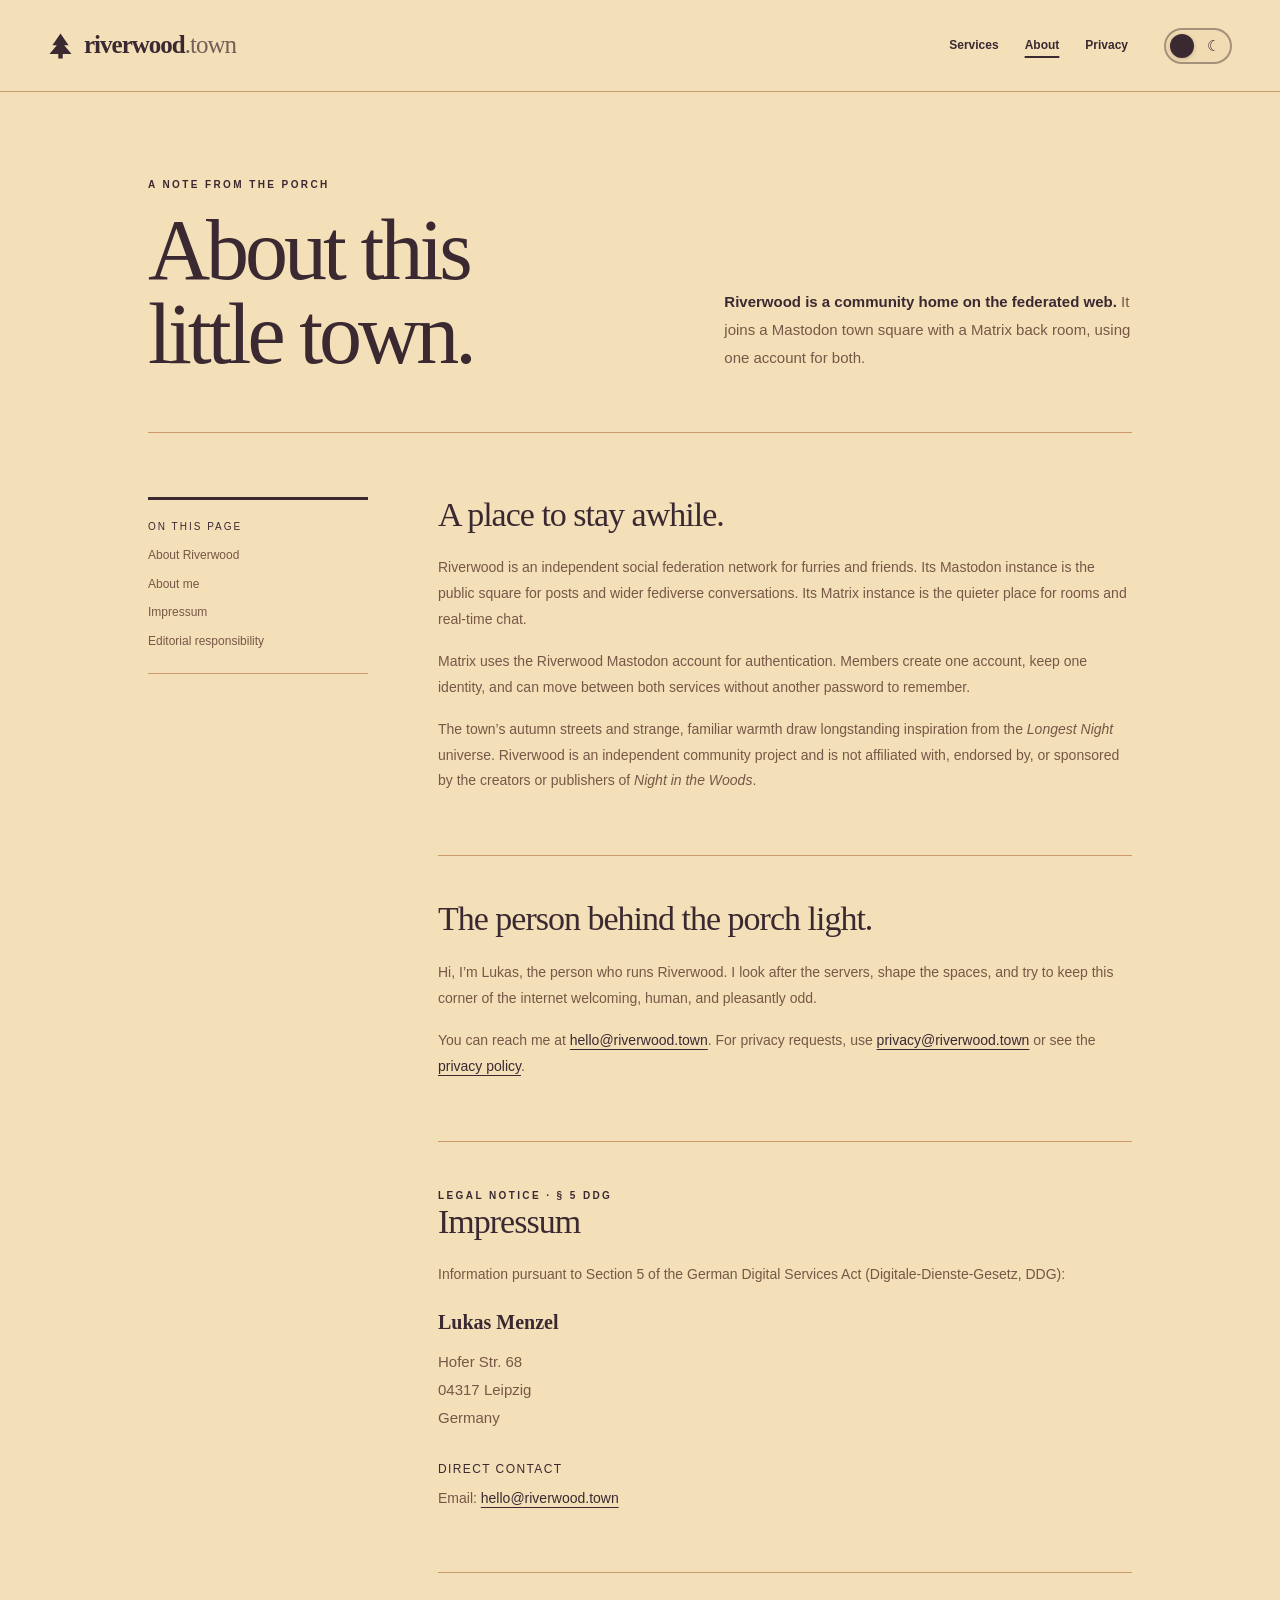
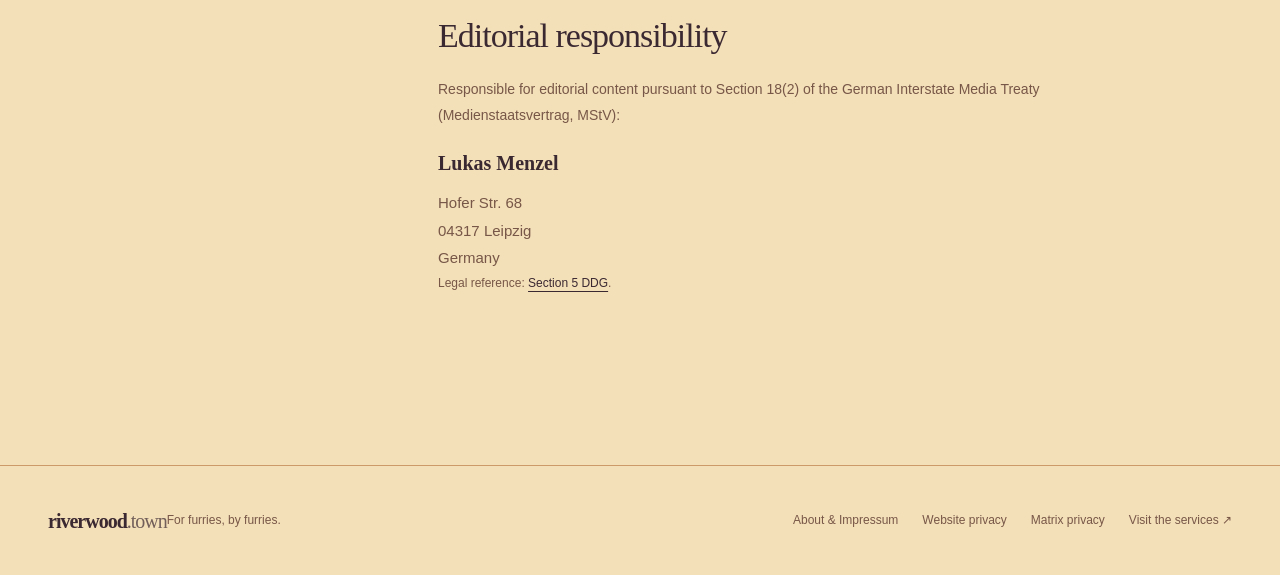
==== about.html @ 269269a5 "Added .well-known routing for cloudflare pages, added privacy policy and about section" ====
<!doctype html>
<html lang="en">
<head>
<meta charset="UTF-8"><meta name="viewport" content="width=device-width, initial-scale=1">
<meta name="description" content="Meet the person behind Riverwood and find Riverwood's legal notice and contact details.">
<meta name="theme-color" content="#f3dfb8">
<link rel="canonical" href="https://riverwood.town/about.html">
<link rel="icon" href="favicon.svg" type="image/svg+xml">
<meta property="og:title" content="About Riverwood">
<meta property="og:description" content="The story and person behind Riverwood, a small town on the open internet.">
<meta property="og:type" content="website">
<meta property="og:url" content="https://riverwood.town/about.html">
<meta property="og:site_name" content="Riverwood">
<title>About &amp; Impressum — Riverwood</title>
<script>try{const t=localStorage.getItem('riverwood-theme');if(t==='light'||t==='dark')document.documentElement.dataset.theme=t}catch(e){}</script>
<link rel="stylesheet" href="styles.css"><link rel="stylesheet" href="subpage.css">
</head>
<body class="subpage-body">
<a class="skip" href="#main">Skip to content</a>
<header class="subpage-header"><a class="brand" href="index.html" aria-label="Riverwood home"><svg viewBox="0 0 34 36" aria-hidden="true"><path d="M17 1 6 17h6L2 29h12v6h6v-6h12L22 17h6Z" fill="currentColor"/></svg>riverwood<span>.town</span></a><nav class="subpage-nav" aria-label="Primary"><a href="index.html#services">Services</a><a href="about.html" aria-current="page">About</a><a href="privacy.html">Privacy</a></nav><button class="theme-toggle" type="button" role="switch" aria-checked="false" aria-label="Switch to night mode" title="Switch to night mode"><span class="toggle-thumb" aria-hidden="true"></span></button></header>
<main class="page-main" id="main">
<header class="page-intro"><div><div class="eyebrow">A NOTE FROM THE PORCH</div><h1>About this<br>little town.</h1></div><p class="page-intro-copy"><strong>Riverwood is a community home on the federated web.</strong> It joins a Mastodon town square with a Matrix back room, using one account for both.</p></header>
<div class="content-grid">
<aside class="page-toc"><h2>On this page</h2><nav aria-label="On this page"><a href="#about-riverwood">About Riverwood</a><a href="#about-me">About me</a><a href="#impressum">Impressum</a><a href="#editorial">Editorial responsibility</a></nav></aside>
<div class="prose">
<section id="about-riverwood"><h2>A place to stay awhile.</h2><p>Riverwood is an independent social federation network for furries and friends. Its Mastodon instance is the public square for posts and wider fediverse conversations. Its Matrix instance is the quieter place for rooms and real-time chat.</p><p>Matrix uses the Riverwood Mastodon account for authentication. Members create one account, keep one identity, and can move between both services without another password to remember.</p><p>The town’s autumn streets and strange, familiar warmth draw longstanding inspiration from the <em>Longest Night</em> universe. Riverwood is an independent community project and is not affiliated with, endorsed by, or sponsored by the creators or publishers of <em>Night in the Woods</em>.</p></section>
<section id="about-me"><h2>The person behind the porch light.</h2><p>Hi, I’m Lukas, the person who runs Riverwood. I look after the servers, shape the spaces, and try to keep this corner of the internet welcoming, human, and pleasantly odd.</p><p>You can reach me at <a href="mailto:hello@riverwood.town">hello@riverwood.town</a>. For privacy requests, use <a href="mailto:privacy@riverwood.town">privacy@riverwood.town</a> or see the <a href="privacy.html">privacy policy</a>.</p></section>
<section id="impressum"><div class="eyebrow">LEGAL NOTICE · § 5 DDG</div><h2>Impressum</h2><p>Information pursuant to Section 5 of the German Digital Services Act (Digitale-Dienste-Gesetz, DDG):</p><address class="legal-address"><strong>Lukas Menzel</strong>Hofer Str. 68<br>04317 Leipzig<br>Germany</address><h3>Direct contact</h3><p>Email: <a href="mailto:hello@riverwood.town">hello@riverwood.town</a></p></section>
<section id="editorial"><h2>Editorial responsibility</h2><p>Responsible for editorial content pursuant to Section 18(2) of the German Interstate Media Treaty (Medienstaatsvertrag, MStV):</p><address class="legal-address"><strong>Lukas Menzel</strong>Hofer Str. 68<br>04317 Leipzig<br>Germany</address><p class="legal-sources">Legal reference: <a href="https://www.gesetze-im-internet.de/ddg/__5.html" rel="external">Section 5 DDG</a>.</p></section>
</div></div>
</main>
<footer class="subpage-footer"><a class="brand" href="index.html" aria-label="Riverwood home">riverwood<span>.town</span></a><p>For furries, by furries.</p><nav class="footer-links" aria-label="Information and legal"><a href="about.html" aria-current="page">About &amp; Impressum</a><a href="privacy.html">Website privacy</a><a href="matrix-privacy.html">Matrix privacy</a><a href="index.html#services">Visit the services ↗</a></nav></footer>
<script src="script.js"></script>
</body></html>
---- styles.css ----
:root{color-scheme:light;--paper:#f3dfb8;--ink:#3b2932;--muted:#775747;--line:#cc9a68;--accent:#8b2839;--sky-top:#d96849;--sky-bottom:#eda45a;--cloud:#f7c174;--ridge:#70445c;--ridge-light:#925066;--town-ground:#a6423e;--building-one:#944043;--building-two:#c76d46;--building-three:#a85143;--brick-line:#71353d55;--roof:#3f2c3c;--sign:#efd49e;--sign-ink:#563643;--trim:#493340;--door:#342936;--wire:#392d3b;--street:#583040;--curb:#d98253;--foreground:#3a2838;--window:#ffd26f;--leaf:#f0a03f;--star:#f4e0b1;--card:#efd8ad;--card-two:#e8c996;--sky-ink:#3b2932}
:root[data-theme=dark]{color-scheme:dark;--paper:#0d1b2e;--ink:#f0e6d2;--muted:#aab9b5;--line:#354d56;--accent:#8fe3e0;--sky-top:#05070c;--sky-bottom:#0d1b2e;--cloud:#315163;--ridge:#142c3d;--ridge-light:#284658;--town-ground:#6b1f2a;--building-one:#652a35;--building-two:#4a3540;--building-three:#73313a;--brick-line:#33131f88;--roof:#170f1b;--sign:#d6c294;--sign-ink:#302638;--trim:#182631;--door:#101820;--wire:#101820;--street:#3d1017;--curb:#7e3940;--foreground:#210b12;--window:#ffd076;--leaf:#c95b45;--star:#8fe3e0;--card:#172c3b;--card-two:#1b303c;--sky-ink:#f0e6d2}
@media(prefers-color-scheme:dark){:root:not([data-theme=light]){color-scheme:dark;--paper:#0d1b2e;--ink:#f0e6d2;--muted:#aab9b5;--line:#354d56;--accent:#8fe3e0;--sky-top:#05070c;--sky-bottom:#0d1b2e;--cloud:#315163;--ridge:#142c3d;--ridge-light:#284658;--town-ground:#6b1f2a;--building-one:#652a35;--building-two:#4a3540;--building-three:#73313a;--brick-line:#33131f88;--roof:#170f1b;--sign:#d6c294;--sign-ink:#302638;--trim:#182631;--door:#101820;--wire:#101820;--street:#3d1017;--curb:#7e3940;--foreground:#210b12;--window:#ffd076;--leaf:#c95b45;--star:#8fe3e0;--card:#172c3b;--card-two:#1b303c;--sky-ink:#f0e6d2}}
:root{--sky-glow:#ffe59c;--far-building:#8d3c3d;--far-building-two:#b77459;--siding-line:#74463f44;--window-frame:#d8bea4;--window-cyan:#70c8cd;--window-cross:#3e7884;--fence:#63352f;--tree:#4a2429;--foreground-accent:#782e35}
:root[data-theme=dark]{--sky-glow:#214257;--far-building:#121d2d;--far-building-two:#263343;--siding-line:#10182366;--window-frame:#f0d69d;--window-cyan:#ffd076;--window-cross:#7d593d;--fence:#35151d;--tree:#100a12;--foreground-accent:#541924}
@media(prefers-color-scheme:dark){:root:not([data-theme=light]){--sky-glow:#214257;--far-building:#121d2d;--far-building-two:#263343;--siding-line:#10182366;--window-frame:#f0d69d;--window-cyan:#ffd076;--window-cross:#7d593d;--fence:#35151d;--tree:#100a12;--foreground-accent:#541924}}
*{box-sizing:border-box}html{scroll-behavior:smooth;scroll-padding-top:30px}body{margin:0;background:var(--paper);color:var(--ink);font-family:'DM Sans',sans-serif;font-size:15px;line-height:1.7}a{color:inherit;text-decoration:none}button{font:inherit}a,button{-webkit-tap-highlight-color:transparent}a:focus-visible,button:focus-visible{outline:3px solid var(--accent);outline-offset:6px}.skip{position:fixed;top:-100px;left:20px;padding:10px;background:var(--paper);z-index:20}.skip:focus{top:10px}.site-header{height:94px;max-width:1320px;margin:auto;padding:0 48px;display:flex;align-items:center;gap:36px}.brand{display:flex;align-items:center;font-family:'Fraunces',Georgia,serif;font-weight:700;font-size:25px;letter-spacing:-1px}.brand svg{width:25px;height:30px;margin-right:11px}.brand span{font-weight:500;opacity:.7}nav{margin-left:auto;display:flex;gap:34px;font-size:13px;font-weight:500}nav a:hover,footer>a:last-child:hover{text-decoration:underline;text-underline-offset:6px}nav span{margin-left:8px}.theme-toggle{background:transparent;color:var(--ink);border:1px solid var(--line);width:37px;height:37px;border-radius:50%;cursor:pointer;display:grid;place-items:center;font-size:23px}.hero{position:relative;height:750px;background:var(--sky-top);overflow:hidden}.hero-copy{position:relative;z-index:2;text-align:center;padding:53px 20px 0;color:var(--sky-ink)}.eyebrow{font-size:10px;letter-spacing:2.4px;font-weight:700;display:flex;align-items:center;gap:9px}.hero .eyebrow{justify-content:center}.eyebrow>span{width:6px;height:6px;background:var(--leaf);border-radius:50%}h1,h2,h3{font-family:'Fraunces',Georgia,serif;font-weight:500;line-height:1.08;margin:0}h1{font-size:clamp(48px,5.1vw,73px);letter-spacing:-3px;margin:22px 0 20px}h1 em{font-weight:500;color:var(--accent);text-shadow:0 0 24px color-mix(in srgb,var(--accent) 24%,transparent)}.hero-copy>p{font-size:14px;line-height:1.8;margin:0 0 25px}.button{display:inline-flex;align-items:center;justify-content:center;gap:27px;padding:12px 23px;font-size:12px;font-weight:600;border-radius:3px;background:var(--ink);color:var(--paper);box-shadow:0 3px 0 color-mix(in srgb,var(--ink) 70%,black);transition:transform .2s,filter .2s}.button:hover{filter:brightness(1.2);transform:translateY(-2px)}.hero-note{font-size:10px;margin-top:16px;opacity:.75;letter-spacing:.2px}.landscape{position:absolute;inset:0;pointer-events:none}.landscape svg{width:100%;height:100%;display:block}.scene-caption{position:absolute;bottom:0;left:0;right:0;height:42px;display:flex;justify-content:space-between;align-items:center;padding:0 48px;background:var(--foreground);color:var(--window);font-size:8px;letter-spacing:1.5px}.scene-caption a{font-size:10px;letter-spacing:.4px}.section{max-width:1200px;margin:0 auto;padding:70px 48px}.section-heading{display:flex;justify-content:space-between;align-items:flex-end;margin-bottom:32px}.section-heading h2{font-size:43px;letter-spacing:-1.5px;margin-top:14px}.section-heading>p{font-size:12px;line-height:1.9;color:var(--muted);margin:0 0 3px}.service-grid{display:grid;grid-template-columns:1fr 1fr;gap:22px}.service-card{padding:27px 30px 22px;background:var(--card);border:1px solid var(--line);border-radius:5px;transition:transform .2s,box-shadow .2s}.service-card:hover{transform:translateY(-4px) rotate(-.3deg);box-shadow:0 7px 0 #73836322}.matrix{background:var(--card-two)}.card-top{display:flex;align-items:center;gap:14px}.service-icon{font-family:Arial,sans-serif;font-size:29px;line-height:1;font-weight:900;letter-spacing:-3px;width:36px;height:36px;display:grid;place-items:center;background:var(--ink);color:var(--card);border-radius:8px 8px 8px 2px;padding-right:3px}.matrix-icon{background:none;color:var(--ink);font-family:monospace;font-size:25px;letter-spacing:-3px}.card-label{font-size:9px;letter-spacing:1.8px;font-weight:600}.card-arrow{margin-left:auto;font-size:24px}.service-card h3{font-size:32px;margin-top:22px;letter-spacing:-1px}.service-card p{font-size:12px;line-height:1.9;color:var(--muted);max-width:370px;margin:15px 0 25px}.card-bottom{border-top:1px solid var(--line);padding-top:18px;display:flex;justify-content:space-between;align-items:center;gap:8px;font-size:11px;font-weight:700}.card-bottom>span:last-child{font-size:9px;font-weight:400;color:var(--muted)}.account-note{display:flex;justify-content:center;align-items:center;flex-wrap:wrap;gap:5px;font-size:10px;color:var(--muted);padding-top:25px}.account-note>span:first-child{font-size:23px;margin-right:5px}.account-note a{text-decoration:underline;text-underline-offset:3px;color:var(--ink)}.about{display:grid;grid-template-columns:1fr 1fr;gap:70px;border-top:1px solid var(--line);padding-top:57px;padding-bottom:70px}.about h2{font-size:48px;letter-spacing:-1.7px;margin:22px 0}.handwritten{font-family:'Fraunces',Georgia,serif;font-style:italic;font-size:15px;color:var(--muted);display:block;transform:rotate(-3deg)}.about-copy{font-size:13px;color:var(--muted);padding-top:5px}.about-copy p{margin:0 0 17px}.about-copy .lead{font-family:'Fraunces',Georgia,serif;font-size:21px;color:var(--ink)}.values{display:flex;gap:20px;font-size:9px;color:var(--ink);padding-top:10px}.closing{border-top:1px solid var(--line);border-bottom:1px solid var(--line);text-align:center;font-family:'Fraunces',Georgia,serif;font-style:italic;padding:25px;font-size:20px}.closing span{font-size:12px;margin:0 20px;color:var(--muted)}footer{max-width:1320px;margin:auto;display:flex;align-items:center;justify-content:space-between;padding:32px 48px;font-size:10px;color:var(--muted)}footer .brand{font-size:20px;color:var(--ink)}.celestial{fill:#f6cf70}.stars{opacity:0}.night .stars{opacity:.9}.night .celestial{fill:#d8f2ed}.window-glow{fill:var(--window);opacity:.12}.clouds{opacity:.42;animation:drift 42s ease-in-out infinite alternate}.falling-leaves{animation:fall 12s ease-in-out infinite alternate}.stars{animation:twinkle 5s ease-in-out infinite alternate}svg path,svg circle,svg rect{transition:fill 1s}body,.hero{transition:background-color .8s,color .8s}@keyframes drift{to{transform:translateX(32px)}}@keyframes fall{to{transform:translate(22px,32px) rotate(10deg)}}@keyframes twinkle{to{filter:brightness(.65)}}
@media(min-width:1600px){.hero{height:820px}.hero-copy{padding-top:70px}}
@media(max-width:800px){.site-header{padding:0 25px;height:78px;gap:22px}nav{gap:20px}.hero{height:720px}.hero-copy{padding-top:48px}.landscape svg{width:125%;max-width:none;margin-left:-12.5%}.scene-caption{padding:0 25px}.time-caption{display:none}.section{padding:48px 25px}.section-heading{gap:24px}.section-heading>p br{display:none}.section-heading>p{max-width:240px}.service-card{padding:22px}.card-bottom{align-items:flex-start;flex-direction:column}.about{gap:35px}.about h2{font-size:40px}.values{flex-wrap:wrap;gap:12px}footer{padding:30px 25px}footer p{display:none}}
@media(max-width:540px){.site-header{gap:17px;padding:0 20px}.brand{font-size:22px}.brand svg{width:20px;margin-right:7px}.site-header nav a:first-child{display:none}.site-header nav a{font-size:11px}.theme-toggle{flex-shrink:0;width:32px;height:32px}.hero{height:700px}.hero-copy{padding-top:38px}h1{font-size:51px;letter-spacing:-2.5px}.hero-copy>p{font-size:12px}.hero-copy>p br{display:none}.hero-copy>p{max-width:300px;margin:0 auto 24px}.eyebrow{font-size:8px;letter-spacing:1.6px}.hero-note{font-size:9px}.landscape svg{width:185%;margin-left:-42.5%}.scene-caption{padding:0 20px}.scene-caption>span{font-size:6px;letter-spacing:.7px}.scene-caption a{font-size:9px}.section-heading{display:block}.section-heading>p{margin-top:20px;max-width:100%}.service-grid{grid-template-columns:1fr;gap:16px}.section-heading h2{font-size:39px}.card-bottom{flex-direction:row}.account-note{line-height:1.7}.about{grid-template-columns:1fr;gap:30px}.about h2{font-size:44px}.closing{font-size:17px;padding:25px 10px}.closing span{margin:0 8px}footer{gap:15px}footer>a:last-child{font-size:9px}footer .brand{font-size:18px}}
@media(prefers-reduced-motion:reduce){html{scroll-behavior:auto}*,*::before,*::after{animation:none!important;transition:none!important}}

@media(max-width:540px){nav a{white-space:nowrap;font-size:10px}.site-header{gap:12px}.hero{height:650px}.landscape svg{position:absolute;bottom:41px;width:100%;height:auto;margin:0}.hero-note{position:relative}.hero-copy{padding-top:32px}}

/* The cover carries only the mark and the theme control; there is no site header. */
.hero-bar{position:absolute;z-index:5;top:0;left:0;right:0;height:92px;padding:22px 48px;display:flex;align-items:center;justify-content:space-between;color:var(--sky-ink);pointer-events:none}.hero-bar>a,.hero-bar>button{pointer-events:auto}.hero-copy{padding-top:112px}
.theme-toggle{position:relative;display:block;width:68px;height:36px;flex:0 0 68px;padding:0;border:2px solid color-mix(in srgb,var(--sky-ink) 45%,transparent);border-radius:999px;background:color-mix(in srgb,var(--paper) 28%,transparent);color:var(--sky-ink);cursor:pointer;box-shadow:none;transition:background .35s,border-color .35s}.theme-toggle::before,.theme-toggle::after{position:absolute;top:50%;z-index:1;transform:translateY(-52%);font-size:15px;line-height:1}.theme-toggle::before{content:'☼';left:9px}.theme-toggle::after{content:'☾';right:10px}.toggle-thumb{position:absolute;z-index:2;top:4px;left:4px;width:24px;height:24px;border-radius:50%;background:var(--sky-ink);box-shadow:0 1px 4px #0003;transition:transform .35s cubic-bezier(.2,.8,.2,1),background .35s}.night .toggle-thumb{transform:translateX(32px)}
.night .rear-town-layer use[href="#square-window"],.night .street-layer use[href="#square-window"],.night .street-layer use[href="#arch-window"]{filter:drop-shadow(0 0 9px #ffd07688)}.lamp-bulb{fill:var(--trim);opacity:.65}.lamp-glow,.lamp-cone{opacity:0;transition:opacity .8s}.night .lamp-bulb{fill:var(--window);opacity:1;filter:drop-shadow(0 0 5px #ffd076)}.night .lamp-glow{opacity:.36;filter:blur(5px)}.night .lamp-cone{opacity:.82}.tower-beacon{fill:var(--roof);opacity:.65}.night .tower-beacon{fill:#ff4b3e;animation:tower-pulse 2.8s ease-in-out infinite}@keyframes tower-pulse{0%,100%{opacity:.22;filter:drop-shadow(0 0 1px #ff4b3e)}50%{opacity:1;filter:drop-shadow(0 0 9px #ff4b3e)}}
.falling-leaves{animation:none}.fall-leaf{--drift:40px;transform-box:fill-box;transform-origin:center;opacity:0;animation:leaf-fall 9s linear infinite}.leaf-one{--drift:46px;animation-duration:8.4s;animation-delay:-1.2s}.leaf-two{--drift:-35px;animation-duration:10.2s;animation-delay:-6.6s}.leaf-three{--drift:58px;animation-duration:9.5s;animation-delay:-3.8s}.leaf-four{--drift:-48px;animation-duration:11s;animation-delay:-8.2s}.leaf-five{--drift:34px;animation-duration:8.9s;animation-delay:-5.1s}.leaf-six{--drift:-28px;animation-duration:10.6s;animation-delay:-2.5s}@keyframes leaf-fall{0%{opacity:0;transform:translate(0,-85px) rotate(0)}10%{opacity:.9}35%{transform:translate(-16px,40px) rotate(105deg)}68%{opacity:.85;transform:translate(12px,175px) rotate(235deg)}100%{opacity:0;transform:translate(var(--drift),330px) rotate(390deg)}}
@media(min-width:1600px){.hero-copy{padding-top:125px}}
@media(max-width:800px){.hero-bar{height:78px;padding:16px 25px}.hero-copy{padding-top:100px}}
@media(max-width:540px){.hero-bar{padding:15px 20px}.hero-bar .brand{font-size:22px}.theme-toggle{width:62px;height:34px;flex-basis:62px}.toggle-thumb{width:22px;height:22px}.night .toggle-thumb{transform:translateX(28px)}.hero-copy{padding-top:94px}}
@media(prefers-reduced-motion:reduce){.fall-leaf{display:none}}

:root{--hero-haze:#eda45a;--tree-canopy:#8b553f}:root[data-theme=dark]{--hero-haze:#102638;--tree-canopy:#385163}@media(prefers-color-scheme:dark){:root:not([data-theme=light]){--hero-haze:#102638;--tree-canopy:#385163}}
.tree-canopy{opacity:.16}.night .tree-canopy{opacity:.1}.hero-copy{isolation:isolate}.hero-copy::before{content:'';position:absolute;z-index:0;top:58px;left:50%;width:min(760px,86vw);height:350px;transform:translateX(-50%);border-radius:50%;background:var(--hero-haze);opacity:.62;filter:blur(82px);pointer-events:none}.hero-copy>*{position:relative;z-index:1}.hero-copy>p{text-shadow:0 1px 8px color-mix(in srgb,var(--hero-haze) 85%,transparent)}.hero-copy>.button{display:none}
@media(max-width:640px){.hero-copy>.button{display:inline-flex}.hero-copy::before{top:62px;height:430px;width:98vw}}

@media(max-width:640px){.hero{height:760px}.hero-bar{height:76px;padding:15px 20px}.hero-copy{padding:96px 18px 0}.hero-copy::before{top:48px;width:180vw;height:500px;background:radial-gradient(ellipse at center,color-mix(in srgb,var(--hero-haze) 74%,transparent) 0 48%,color-mix(in srgb,var(--hero-haze) 36%,transparent) 68%,transparent 88%)}h1{font-size:clamp(44px,11vw,54px);line-height:1.04;letter-spacing:-2.3px;margin:22px 0 25px}.hero-copy>p{max-width:360px;margin:0 auto 24px;padding:0 8px;font-size:12px;line-height:1.85}.hero-note{margin-top:15px}.landscape{position:absolute;inset:auto 0 41px;height:315px;overflow:hidden}.landscape svg{position:absolute;bottom:0;left:50%;width:140%;max-width:none;height:auto;margin:0;transform:translateX(-50%)}.scene-caption{padding:0 20px}}

@media(max-width:640px){.hero{height:760px;background:radial-gradient(ellipse 82% 45% at 50% 29%,var(--sky-glow) 0%,color-mix(in srgb,var(--sky-bottom) 55%,transparent) 62%,transparent 100%),linear-gradient(to bottom,var(--sky-top),var(--sky-bottom))}.sky-base,.sky-light{display:none}.hero-copy::before{display:none}.hero-copy>p{text-shadow:none}.landscape{inset:auto 0 41px;height:370px;overflow:visible}.landscape svg{bottom:0;width:120%}}
@media(max-width:480px){.landscape svg{width:140%}}
.stars{animation:none;transition:opacity .8s}.night .stars{opacity:.95}.star{transform-box:fill-box;transform-origin:center;animation:star-sparkle 3.6s ease-in-out infinite}.star:nth-child(2n){animation-delay:-1.1s;animation-duration:4.4s}.star:nth-child(3n){animation-delay:-2.5s;animation-duration:3s}@keyframes star-sparkle{0%,100%{opacity:.22;transform:scale(.72)}50%{opacity:1;transform:scale(1.22)}}
@media(min-width:1600px){.hero{height:clamp(820px,46vw,1200px)}}
@media(prefers-reduced-motion:reduce){.star{animation:none!important}}
.scene-caption{height:46px;font-size:10px;letter-spacing:1.2px}.scene-caption a{font-size:11px}footer{font-size:12px}
@media(max-width:540px){.scene-caption>span{font-size:7.5px;letter-spacing:.8px}.scene-caption a{font-size:10px}footer>a:last-child{font-size:11px}}
:root{--tower:#59404b}:root[data-theme=dark]{--tower:#315363}@media(prefers-color-scheme:dark){:root:not([data-theme=light]){--tower:#315363}}
.values{font-size:12px;font-weight:500;gap:24px}
@media(max-width:800px){.landscape{position:absolute;inset:auto 0 45px;height:370px;overflow:visible}.landscape svg{position:absolute;bottom:0;left:50%;width:120%;max-width:none;height:auto;margin:0;transform:translateX(-50%)}}
@media(max-width:480px){.landscape svg{width:140%}}

/* Footer navigation is shared by the landing page and the information pages. */
.footer-links{margin-left:auto;display:flex;align-items:center;gap:24px;font-size:12px;font-weight:500}
.footer-links a:hover{text-decoration:underline;text-underline-offset:6px}
@media(max-width:700px){footer{align-items:flex-start;flex-wrap:wrap}.footer-links{width:100%;margin-left:0;justify-content:flex-start;flex-wrap:wrap;gap:12px 20px}}
---- subpage.css ----
.subpage-body{min-height:100vh;background:var(--paper)}
.subpage-header{position:relative;z-index:2;max-width:1320px;height:92px;margin:0 auto;padding:22px 48px;display:flex;align-items:center;gap:36px;border-bottom:1px solid var(--line)}
.subpage-header .brand{margin-right:auto}
.subpage-nav{margin-left:0;display:flex;align-items:center;gap:26px;font-size:12px;font-weight:600}
.subpage-nav a[aria-current=page]{text-decoration:underline;text-decoration-thickness:2px;text-underline-offset:7px}
.subpage-header .theme-toggle{color:var(--ink);border-color:color-mix(in srgb,var(--ink) 42%,transparent);background:color-mix(in srgb,var(--card) 55%,transparent)}
.subpage-header .toggle-thumb{background:var(--ink)}
.page-main{max-width:1080px;margin:0 auto;padding:84px 48px 110px}
.page-intro{display:grid;grid-template-columns:minmax(0,1.1fr) minmax(260px,.9fr);gap:78px;align-items:end;padding-bottom:55px;border-bottom:1px solid var(--line)}
.page-intro h1{max-width:700px;margin:15px 0 0;font-size:clamp(52px,7vw,86px);line-height:.98;letter-spacing:-4px}
.page-intro-copy{max-width:440px;margin:0 0 5px;color:var(--muted);font-size:15px;line-height:1.85}
.page-intro-copy strong{color:var(--ink)}
.content-grid{display:grid;grid-template-columns:220px minmax(0,1fr);gap:70px;padding-top:64px}
.page-toc{align-self:start;position:sticky;top:30px;padding:22px 0;border-top:3px solid var(--ink);border-bottom:1px solid var(--line)}
.page-toc h2{font-family:inherit;font-size:10px;letter-spacing:2px;text-transform:uppercase;margin-bottom:13px}
.page-toc nav{margin:0;display:grid;gap:8px;font-size:12px}
.page-toc a{color:var(--muted)}
.page-toc a:hover{color:var(--ink);text-decoration:underline;text-underline-offset:4px}
.prose{min-width:0}
.prose section{scroll-margin-top:30px;padding:0 0 45px;margin:0 0 45px;border-bottom:1px solid var(--line)}
.prose section:last-child{margin-bottom:0;border-bottom:0}
.prose h2{font-size:34px;letter-spacing:-1px;margin:0 0 22px}
.prose h3{font-family:inherit;font-size:12px;line-height:1.5;letter-spacing:1.4px;text-transform:uppercase;margin:28px 0 8px}
.prose p,.prose li{color:var(--muted);font-size:14px;line-height:1.85}
.prose p{margin:0 0 16px}
.prose ul{margin:12px 0 18px;padding-left:20px}
.prose li+li{margin-top:7px}
.prose a{text-decoration:underline;text-decoration-thickness:1px;text-underline-offset:4px;color:var(--ink)}
.prose strong{color:var(--ink)}
.legal-address{font-style:normal;color:var(--muted);line-height:1.85}
.legal-address strong{display:block;color:var(--ink);font-family:'Fraunces',Georgia,serif;font-size:20px;margin-bottom:7px}
.info-notice{margin:24px 0;padding:20px 22px;border:1px solid var(--line);border-left:5px solid var(--leaf);background:color-mix(in srgb,var(--card) 58%,transparent);color:var(--muted);font-size:13px;line-height:1.7}
.info-notice strong{color:var(--ink)}
.fact-list{display:grid;grid-template-columns:150px minmax(0,1fr);margin:22px 0;border-top:1px solid var(--line)}
.fact-list dt,.fact-list dd{margin:0;padding:12px 0;border-bottom:1px solid var(--line);font-size:13px;line-height:1.65}
.fact-list dt{font-weight:700;color:var(--ink)}
.fact-list dd{color:var(--muted)}
.legal-sources{font-size:12px!important}
.subpage-footer{border-top:1px solid var(--line)}
@media(max-width:800px){.subpage-header{height:78px;padding:16px 25px}.page-main{padding:60px 25px 80px}.page-intro{gap:38px}.content-grid{grid-template-columns:180px minmax(0,1fr);gap:42px}}
@media(max-width:640px){.subpage-header{padding:14px 20px;gap:15px}.subpage-header .brand{font-size:20px}.subpage-header .brand svg{width:19px;margin-right:7px}.subpage-nav{gap:13px;font-size:10px}.subpage-nav a:first-child{display:none}.page-main{padding:48px 20px 70px}.page-intro{grid-template-columns:1fr;gap:28px;padding-bottom:38px}.page-intro h1{font-size:clamp(48px,16vw,68px);letter-spacing:-3px}.page-intro-copy{font-size:14px}.content-grid{display:block;padding-top:0}.page-toc{position:static;margin-bottom:45px}.page-toc nav{grid-template-columns:1fr 1fr}.prose h2{font-size:30px}.fact-list{grid-template-columns:1fr}.fact-list dt{padding-bottom:2px;border-bottom:0}.fact-list dd{padding-top:0}.subpage-footer{padding:28px 20px}}
@media(max-width:430px){.subpage-nav a{display:none}.page-toc nav{grid-template-columns:1fr}}
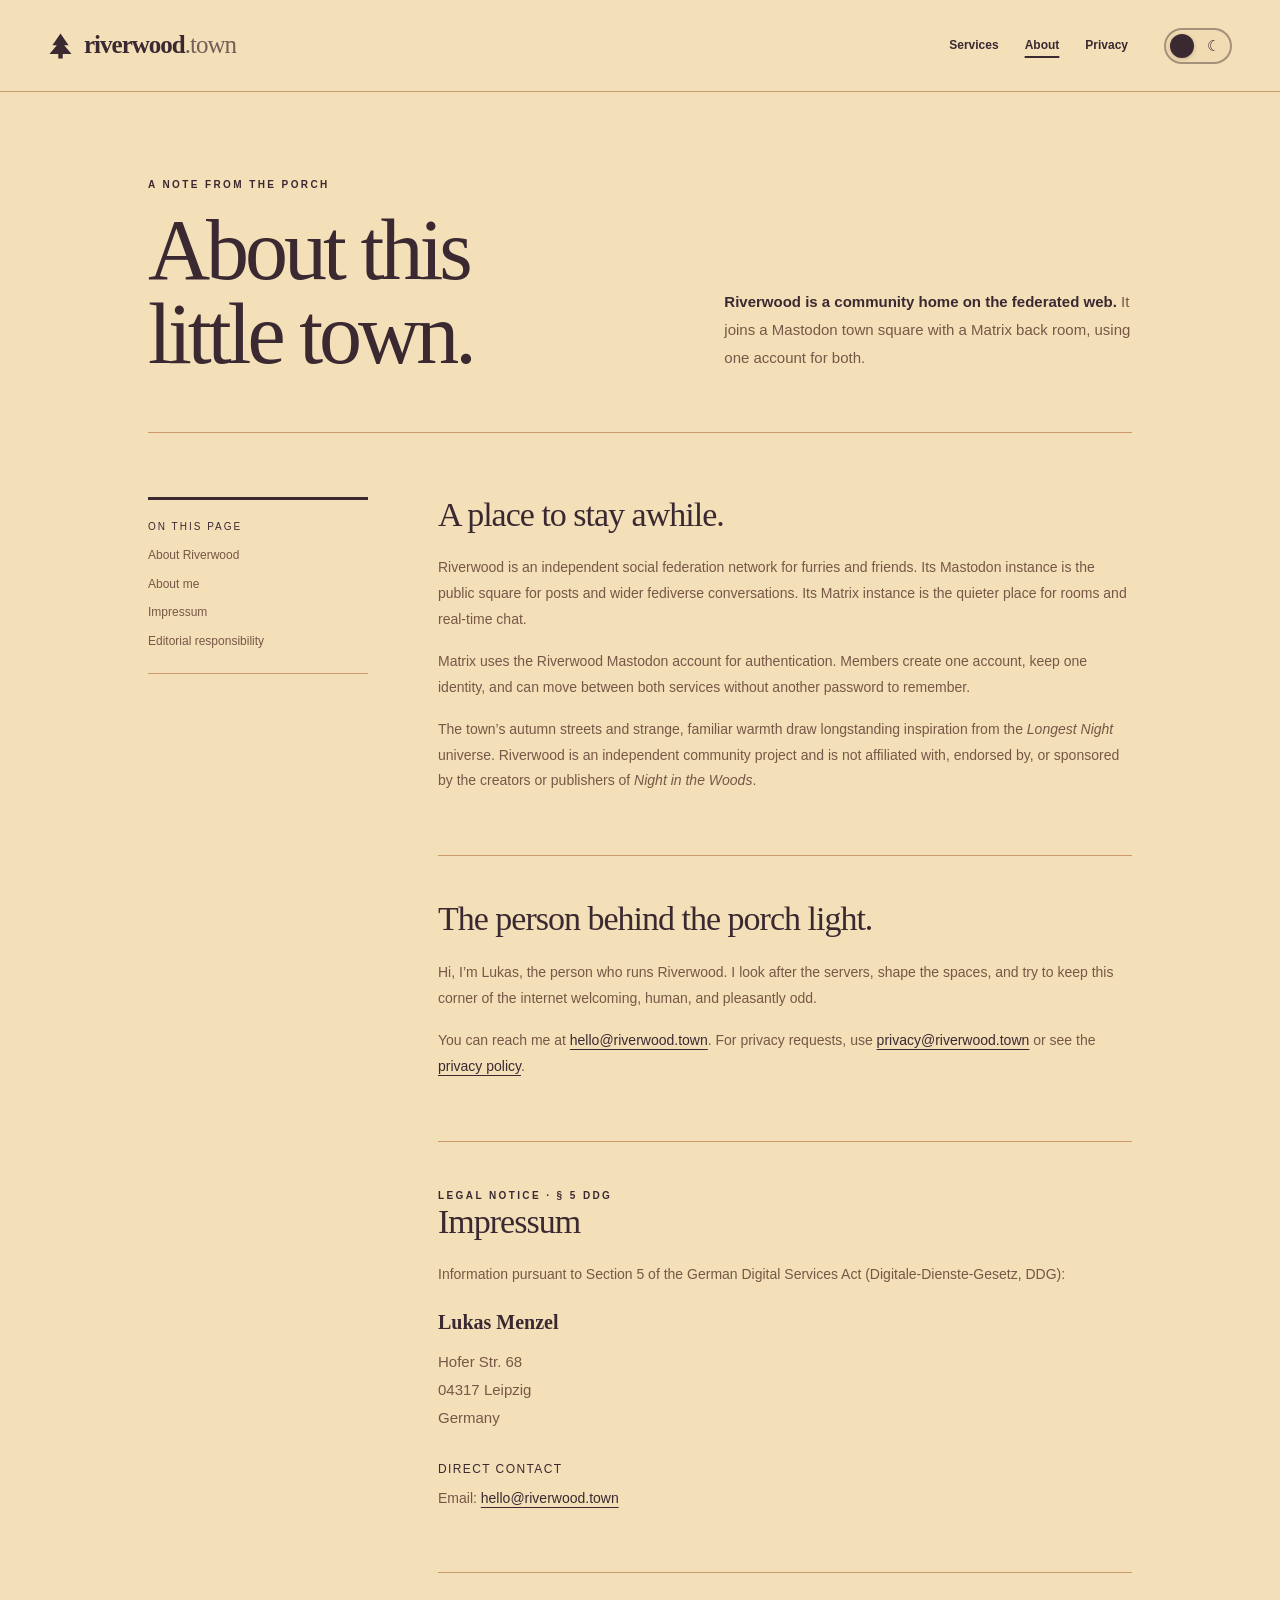
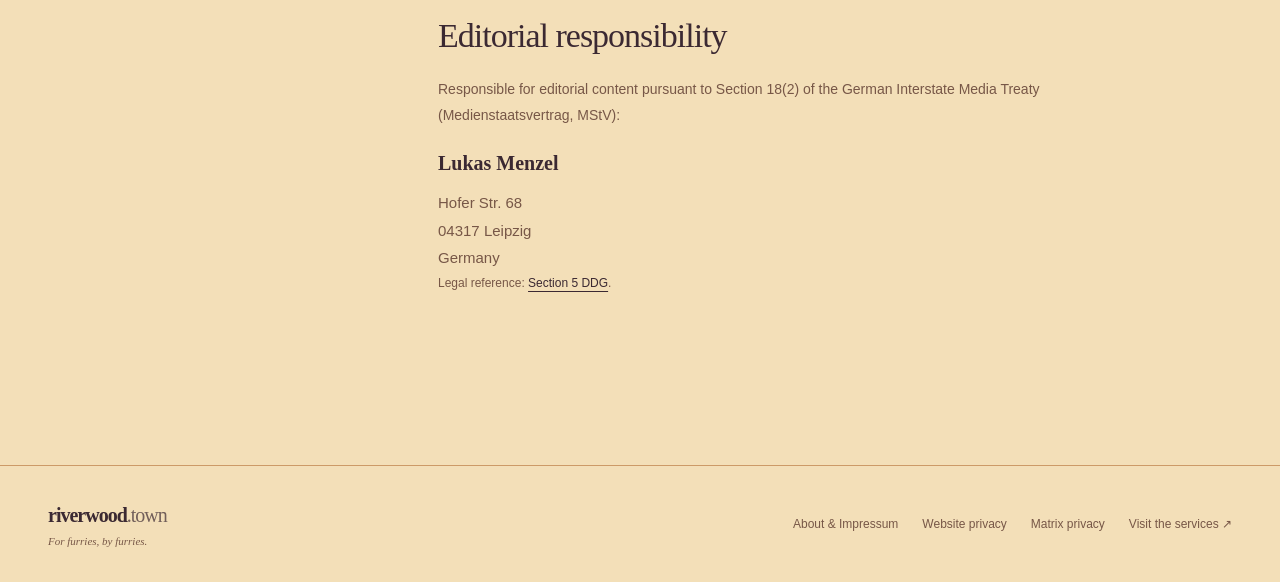
==== commit aa9109a7: "fixed footer" ====
--- a/about.html
+++ b/about.html
@@ -29,6 +29,6 @@
 <section id="editorial"><h2>Editorial responsibility</h2><p>Responsible for editorial content pursuant to Section 18(2) of the German Interstate Media Treaty (Medienstaatsvertrag, MStV):</p><address class="legal-address"><strong>Lukas Menzel</strong>Hofer Str. 68<br>04317 Leipzig<br>Germany</address><p class="legal-sources">Legal reference: <a href="https://www.gesetze-im-internet.de/ddg/__5.html" rel="external">Section 5 DDG</a>.</p></section>
 </div></div>
 </main>
-<footer class="subpage-footer"><a class="brand" href="index.html" aria-label="Riverwood home">riverwood<span>.town</span></a><p>For furries, by furries.</p><nav class="footer-links" aria-label="Information and legal"><a href="about.html" aria-current="page">About &amp; Impressum</a><a href="privacy.html">Website privacy</a><a href="matrix-privacy.html">Matrix privacy</a><a href="index.html#services">Visit the services ↗</a></nav></footer>
+<footer class="subpage-footer"><div class="footer-identity"><a class="brand" href="index.html" aria-label="Riverwood home">riverwood<span>.town</span></a><p>For furries, by furries.</p></div><nav class="footer-links" aria-label="Information and legal"><a href="about.html" aria-current="page">About &amp; Impressum</a><a href="privacy.html">Website privacy</a><a href="matrix-privacy.html">Matrix privacy</a><a href="index.html#services">Visit the services ↗</a></nav></footer>
 <script src="script.js"></script>
 </body></html>
--- a/styles.css
+++ b/styles.css
@@ -4,7 +4,7 @@
 :root{--sky-glow:#ffe59c;--far-building:#8d3c3d;--far-building-two:#b77459;--siding-line:#74463f44;--window-frame:#d8bea4;--window-cyan:#70c8cd;--window-cross:#3e7884;--fence:#63352f;--tree:#4a2429;--foreground-accent:#782e35}
 :root[data-theme=dark]{--sky-glow:#214257;--far-building:#121d2d;--far-building-two:#263343;--siding-line:#10182366;--window-frame:#f0d69d;--window-cyan:#ffd076;--window-cross:#7d593d;--fence:#35151d;--tree:#100a12;--foreground-accent:#541924}
 @media(prefers-color-scheme:dark){:root:not([data-theme=light]){--sky-glow:#214257;--far-building:#121d2d;--far-building-two:#263343;--siding-line:#10182366;--window-frame:#f0d69d;--window-cyan:#ffd076;--window-cross:#7d593d;--fence:#35151d;--tree:#100a12;--foreground-accent:#541924}}
-*{box-sizing:border-box}html{scroll-behavior:smooth;scroll-padding-top:30px}body{margin:0;background:var(--paper);color:var(--ink);font-family:'DM Sans',sans-serif;font-size:15px;line-height:1.7}a{color:inherit;text-decoration:none}button{font:inherit}a,button{-webkit-tap-highlight-color:transparent}a:focus-visible,button:focus-visible{outline:3px solid var(--accent);outline-offset:6px}.skip{position:fixed;top:-100px;left:20px;padding:10px;background:var(--paper);z-index:20}.skip:focus{top:10px}.site-header{height:94px;max-width:1320px;margin:auto;padding:0 48px;display:flex;align-items:center;gap:36px}.brand{display:flex;align-items:center;font-family:'Fraunces',Georgia,serif;font-weight:700;font-size:25px;letter-spacing:-1px}.brand svg{width:25px;height:30px;margin-right:11px}.brand span{font-weight:500;opacity:.7}nav{margin-left:auto;display:flex;gap:34px;font-size:13px;font-weight:500}nav a:hover,footer>a:last-child:hover{text-decoration:underline;text-underline-offset:6px}nav span{margin-left:8px}.theme-toggle{background:transparent;color:var(--ink);border:1px solid var(--line);width:37px;height:37px;border-radius:50%;cursor:pointer;display:grid;place-items:center;font-size:23px}.hero{position:relative;height:750px;background:var(--sky-top);overflow:hidden}.hero-copy{position:relative;z-index:2;text-align:center;padding:53px 20px 0;color:var(--sky-ink)}.eyebrow{font-size:10px;letter-spacing:2.4px;font-weight:700;display:flex;align-items:center;gap:9px}.hero .eyebrow{justify-content:center}.eyebrow>span{width:6px;height:6px;background:var(--leaf);border-radius:50%}h1,h2,h3{font-family:'Fraunces',Georgia,serif;font-weight:500;line-height:1.08;margin:0}h1{font-size:clamp(48px,5.1vw,73px);letter-spacing:-3px;margin:22px 0 20px}h1 em{font-weight:500;color:var(--accent);text-shadow:0 0 24px color-mix(in srgb,var(--accent) 24%,transparent)}.hero-copy>p{font-size:14px;line-height:1.8;margin:0 0 25px}.button{display:inline-flex;align-items:center;justify-content:center;gap:27px;padding:12px 23px;font-size:12px;font-weight:600;border-radius:3px;background:var(--ink);color:var(--paper);box-shadow:0 3px 0 color-mix(in srgb,var(--ink) 70%,black);transition:transform .2s,filter .2s}.button:hover{filter:brightness(1.2);transform:translateY(-2px)}.hero-note{font-size:10px;margin-top:16px;opacity:.75;letter-spacing:.2px}.landscape{position:absolute;inset:0;pointer-events:none}.landscape svg{width:100%;height:100%;display:block}.scene-caption{position:absolute;bottom:0;left:0;right:0;height:42px;display:flex;justify-content:space-between;align-items:center;padding:0 48px;background:var(--foreground);color:var(--window);font-size:8px;letter-spacing:1.5px}.scene-caption a{font-size:10px;letter-spacing:.4px}.section{max-width:1200px;margin:0 auto;padding:70px 48px}.section-heading{display:flex;justify-content:space-between;align-items:flex-end;margin-bottom:32px}.section-heading h2{font-size:43px;letter-spacing:-1.5px;margin-top:14px}.section-heading>p{font-size:12px;line-height:1.9;color:var(--muted);margin:0 0 3px}.service-grid{display:grid;grid-template-columns:1fr 1fr;gap:22px}.service-card{padding:27px 30px 22px;background:var(--card);border:1px solid var(--line);border-radius:5px;transition:transform .2s,box-shadow .2s}.service-card:hover{transform:translateY(-4px) rotate(-.3deg);box-shadow:0 7px 0 #73836322}.matrix{background:var(--card-two)}.card-top{display:flex;align-items:center;gap:14px}.service-icon{font-family:Arial,sans-serif;font-size:29px;line-height:1;font-weight:900;letter-spacing:-3px;width:36px;height:36px;display:grid;place-items:center;background:var(--ink);color:var(--card);border-radius:8px 8px 8px 2px;padding-right:3px}.matrix-icon{background:none;color:var(--ink);font-family:monospace;font-size:25px;letter-spacing:-3px}.card-label{font-size:9px;letter-spacing:1.8px;font-weight:600}.card-arrow{margin-left:auto;font-size:24px}.service-card h3{font-size:32px;margin-top:22px;letter-spacing:-1px}.service-card p{font-size:12px;line-height:1.9;color:var(--muted);max-width:370px;margin:15px 0 25px}.card-bottom{border-top:1px solid var(--line);padding-top:18px;display:flex;justify-content:space-between;align-items:center;gap:8px;font-size:11px;font-weight:700}.card-bottom>span:last-child{font-size:9px;font-weight:400;color:var(--muted)}.account-note{display:flex;justify-content:center;align-items:center;flex-wrap:wrap;gap:5px;font-size:10px;color:var(--muted);padding-top:25px}.account-note>span:first-child{font-size:23px;margin-right:5px}.account-note a{text-decoration:underline;text-underline-offset:3px;color:var(--ink)}.about{display:grid;grid-template-columns:1fr 1fr;gap:70px;border-top:1px solid var(--line);padding-top:57px;padding-bottom:70px}.about h2{font-size:48px;letter-spacing:-1.7px;margin:22px 0}.handwritten{font-family:'Fraunces',Georgia,serif;font-style:italic;font-size:15px;color:var(--muted);display:block;transform:rotate(-3deg)}.about-copy{font-size:13px;color:var(--muted);padding-top:5px}.about-copy p{margin:0 0 17px}.about-copy .lead{font-family:'Fraunces',Georgia,serif;font-size:21px;color:var(--ink)}.values{display:flex;gap:20px;font-size:9px;color:var(--ink);padding-top:10px}.closing{border-top:1px solid var(--line);border-bottom:1px solid var(--line);text-align:center;font-family:'Fraunces',Georgia,serif;font-style:italic;padding:25px;font-size:20px}.closing span{font-size:12px;margin:0 20px;color:var(--muted)}footer{max-width:1320px;margin:auto;display:flex;align-items:center;justify-content:space-between;padding:32px 48px;font-size:10px;color:var(--muted)}footer .brand{font-size:20px;color:var(--ink)}.celestial{fill:#f6cf70}.stars{opacity:0}.night .stars{opacity:.9}.night .celestial{fill:#d8f2ed}.window-glow{fill:var(--window);opacity:.12}.clouds{opacity:.42;animation:drift 42s ease-in-out infinite alternate}.falling-leaves{animation:fall 12s ease-in-out infinite alternate}.stars{animation:twinkle 5s ease-in-out infinite alternate}svg path,svg circle,svg rect{transition:fill 1s}body,.hero{transition:background-color .8s,color .8s}@keyframes drift{to{transform:translateX(32px)}}@keyframes fall{to{transform:translate(22px,32px) rotate(10deg)}}@keyframes twinkle{to{filter:brightness(.65)}}
+*{box-sizing:border-box}html{scroll-behavior:smooth;scroll-padding-top:30px}body{margin:0;background:var(--paper);color:var(--ink);font-family:'DM Sans',sans-serif;font-size:15px;line-height:1.7}a{color:inherit;text-decoration:none}button{font:inherit}a,button{-webkit-tap-highlight-color:transparent}a:focus-visible,button:focus-visible{outline:3px solid var(--accent);outline-offset:6px}.skip{position:fixed;top:-100px;left:20px;padding:10px;background:var(--paper);z-index:20}.skip:focus{top:10px}.site-header{height:94px;max-width:1320px;margin:auto;padding:0 48px;display:flex;align-items:center;gap:36px}.brand{display:flex;align-items:center;font-family:'Fraunces',Georgia,serif;font-weight:700;font-size:25px;letter-spacing:-1px}.brand svg{width:25px;height:30px;margin-right:11px}.brand span{font-weight:500;opacity:.7}nav{margin-left:auto;display:flex;gap:34px;font-size:13px;font-weight:500}nav a:hover,footer>a:last-child:hover{text-decoration:underline;text-underline-offset:6px}nav span{margin-left:8px}.theme-toggle{background:transparent;color:var(--ink);border:1px solid var(--line);width:37px;height:37px;border-radius:50%;cursor:pointer;display:grid;place-items:center;font-size:23px}.hero{position:relative;height:750px;background:var(--sky-top);overflow:hidden}.hero-copy{position:relative;z-index:2;text-align:center;padding:53px 20px 0;color:var(--sky-ink)}.eyebrow{font-size:10px;letter-spacing:2.4px;font-weight:700;display:flex;align-items:center;gap:9px}.hero .eyebrow{justify-content:center}.eyebrow>span{width:6px;height:6px;background:var(--leaf);border-radius:50%}h1,h2,h3{font-family:'Fraunces',Georgia,serif;font-weight:500;line-height:1.08;margin:0}h1{font-size:clamp(48px,5.1vw,73px);letter-spacing:-3px;margin:22px 0 20px}h1 em{font-weight:500;color:var(--accent);text-shadow:0 0 24px color-mix(in srgb,var(--accent) 24%,transparent)}.hero-copy>p{font-size:14px;line-height:1.8;margin:0 0 25px}.button{display:inline-flex;align-items:center;justify-content:center;gap:27px;padding:12px 23px;font-size:12px;font-weight:600;border-radius:3px;background:var(--ink);color:var(--paper);box-shadow:0 3px 0 color-mix(in srgb,var(--ink) 70%,black);transition:transform .2s,filter .2s}.button:hover{filter:brightness(1.2);transform:translateY(-2px)}.hero-note{font-size:10px;margin-top:16px;opacity:.75;letter-spacing:.2px}.landscape{position:absolute;inset:0;pointer-events:none}.landscape svg{width:100%;height:100%;display:block}.scene-caption{position:absolute;bottom:0;left:0;right:0;height:42px;display:flex;justify-content:space-between;align-items:center;padding:0 48px;background:var(--foreground);color:var(--window);font-size:8px;letter-spacing:1.5px}.scene-caption a{font-size:10px;letter-spacing:.4px}.section{max-width:1200px;margin:0 auto;padding:70px 48px}.section-heading{display:flex;justify-content:space-between;align-items:flex-end;margin-bottom:32px}.section-heading h2{font-size:43px;letter-spacing:-1.5px;margin-top:14px}.section-heading>p{font-size:12px;line-height:1.9;color:var(--muted);margin:0 0 3px}.account-callout{display:grid;grid-template-columns:38px minmax(0,1fr);align-items:center;gap:13px;width:min(100%,390px);margin:0 0 3px;padding:14px 18px 15px 14px;background:var(--accent);color:var(--paper);border:1px solid color-mix(in srgb,var(--paper) 28%,transparent);border-radius:4px;box-shadow:5px 5px 0 color-mix(in srgb,var(--accent) 30%,var(--line));transform:rotate(.35deg)}.account-callout-key{display:grid;place-items:center;width:38px;height:38px;border:1px solid currentColor;border-radius:50%;font-family:'Fraunces',Georgia,serif;font-size:23px;line-height:1}.account-callout p{display:flex;flex-direction:column;gap:2px;margin:0;font-size:11px;line-height:1.45}.account-callout-label{font-size:8px;font-weight:700;letter-spacing:1.4px;opacity:.78}.account-callout strong{font-family:'Fraunces',Georgia,serif;font-size:15px;line-height:1.25;font-weight:600}.account-callout p>span:last-child{opacity:.86}.service-grid{display:grid;grid-template-columns:1fr 1fr;gap:22px}.service-card{padding:27px 30px 22px;background:var(--card);border:1px solid var(--line);border-radius:5px;transition:transform .2s,box-shadow .2s}.service-card:hover{transform:translateY(-4px) rotate(-.3deg);box-shadow:0 7px 0 #73836322}.matrix{background:var(--card-two)}.card-top{display:flex;align-items:center;gap:14px}.service-icon{font-family:Arial,sans-serif;font-size:29px;line-height:1;font-weight:900;letter-spacing:-3px;width:36px;height:36px;display:grid;place-items:center;background:var(--ink);color:var(--card);border-radius:8px 8px 8px 2px;padding-right:3px}.matrix-icon{background:none;color:var(--ink);font-family:monospace;font-size:25px;letter-spacing:-3px}.card-label{font-size:9px;letter-spacing:1.8px;font-weight:600}.card-arrow{margin-left:auto;font-size:24px}.service-card h3{font-size:32px;margin-top:22px;letter-spacing:-1px}.service-card p{font-size:12px;line-height:1.9;color:var(--muted);max-width:370px;margin:15px 0 25px}.card-bottom{border-top:1px solid var(--line);padding-top:18px;display:flex;justify-content:space-between;align-items:center;gap:8px;font-size:11px;font-weight:700}.card-bottom>span:last-child{font-size:9px;font-weight:400;color:var(--muted)}.account-note{display:flex;justify-content:center;align-items:center;flex-wrap:wrap;gap:5px;font-size:11px;color:var(--muted);padding-top:25px}.account-note>span:first-child{font-size:23px;margin-right:5px}.account-note a{text-decoration:underline;text-underline-offset:3px;color:var(--ink);font-weight:700}.about{display:grid;grid-template-columns:1fr 1fr;gap:70px;border-top:1px solid var(--line);padding-top:57px;padding-bottom:70px}.about h2{font-size:48px;letter-spacing:-1.7px;margin:22px 0}.handwritten{font-family:'Fraunces',Georgia,serif;font-style:italic;font-size:15px;color:var(--muted);display:block;transform:rotate(-3deg)}.about-copy{font-size:13px;color:var(--muted);padding-top:5px}.about-copy p{margin:0 0 17px}.about-copy .lead{font-family:'Fraunces',Georgia,serif;font-size:21px;color:var(--ink)}.values{display:flex;gap:20px;font-size:9px;color:var(--ink);padding-top:10px}.closing{border-top:1px solid var(--line);border-bottom:1px solid var(--line);text-align:center;font-family:'Fraunces',Georgia,serif;font-style:italic;padding:25px;font-size:20px}.closing span{font-size:12px;margin:0 20px;color:var(--muted)}footer{max-width:1320px;margin:auto;display:flex;align-items:center;justify-content:space-between;padding:32px 48px;font-size:10px;color:var(--muted)}footer .brand{font-size:20px;color:var(--ink)}.celestial{fill:#f6cf70}.stars{opacity:0}.night .stars{opacity:.9}.night .celestial{fill:#d8f2ed}.window-glow{fill:var(--window);opacity:.12}.clouds{opacity:.42;animation:drift 42s ease-in-out infinite alternate}.falling-leaves{animation:fall 12s ease-in-out infinite alternate}.stars{animation:twinkle 5s ease-in-out infinite alternate}svg path,svg circle,svg rect{transition:fill 1s}body,.hero{transition:background-color .8s,color .8s}@keyframes drift{to{transform:translateX(32px)}}@keyframes fall{to{transform:translate(22px,32px) rotate(10deg)}}@keyframes twinkle{to{filter:brightness(.65)}}
 @media(min-width:1600px){.hero{height:820px}.hero-copy{padding-top:70px}}
 @media(max-width:800px){.site-header{padding:0 25px;height:78px;gap:22px}nav{gap:20px}.hero{height:720px}.hero-copy{padding-top:48px}.landscape svg{width:125%;max-width:none;margin-left:-12.5%}.scene-caption{padding:0 25px}.time-caption{display:none}.section{padding:48px 25px}.section-heading{gap:24px}.section-heading>p br{display:none}.section-heading>p{max-width:240px}.service-card{padding:22px}.card-bottom{align-items:flex-start;flex-direction:column}.about{gap:35px}.about h2{font-size:40px}.values{flex-wrap:wrap;gap:12px}footer{padding:30px 25px}footer p{display:none}}
 @media(max-width:540px){.site-header{gap:17px;padding:0 20px}.brand{font-size:22px}.brand svg{width:20px;margin-right:7px}.site-header nav a:first-child{display:none}.site-header nav a{font-size:11px}.theme-toggle{flex-shrink:0;width:32px;height:32px}.hero{height:700px}.hero-copy{padding-top:38px}h1{font-size:51px;letter-spacing:-2.5px}.hero-copy>p{font-size:12px}.hero-copy>p br{display:none}.hero-copy>p{max-width:300px;margin:0 auto 24px}.eyebrow{font-size:8px;letter-spacing:1.6px}.hero-note{font-size:9px}.landscape svg{width:185%;margin-left:-42.5%}.scene-caption{padding:0 20px}.scene-caption>span{font-size:6px;letter-spacing:.7px}.scene-caption a{font-size:9px}.section-heading{display:block}.section-heading>p{margin-top:20px;max-width:100%}.service-grid{grid-template-columns:1fr;gap:16px}.section-heading h2{font-size:39px}.card-bottom{flex-direction:row}.account-note{line-height:1.7}.about{grid-template-columns:1fr;gap:30px}.about h2{font-size:44px}.closing{font-size:17px;padding:25px 10px}.closing span{margin:0 8px}footer{gap:15px}footer>a:last-child{font-size:9px}footer .brand{font-size:18px}}
@@ -43,4 +43,7 @@
 /* Footer navigation is shared by the landing page and the information pages. */
 .footer-links{margin-left:auto;display:flex;align-items:center;gap:24px;font-size:12px;font-weight:500}
 .footer-links a:hover{text-decoration:underline;text-underline-offset:6px}
+.footer-identity{display:flex;flex-direction:column;align-items:flex-start;gap:2px;flex-shrink:0}.footer-identity p{display:block;margin:0;font-family:'Fraunces',Georgia,serif;font-size:11px;font-style:italic;line-height:1.4;color:var(--muted)}
 @media(max-width:700px){footer{align-items:flex-start;flex-wrap:wrap}.footer-links{width:100%;margin-left:0;justify-content:flex-start;flex-wrap:wrap;gap:12px 20px}}
+@media(max-width:800px){.account-callout{max-width:360px}}
+@media(max-width:540px){.account-callout{width:100%;max-width:none;margin:24px 0 0;transform:none}.account-callout strong{font-size:16px}.account-note{font-size:11px;text-align:center}}
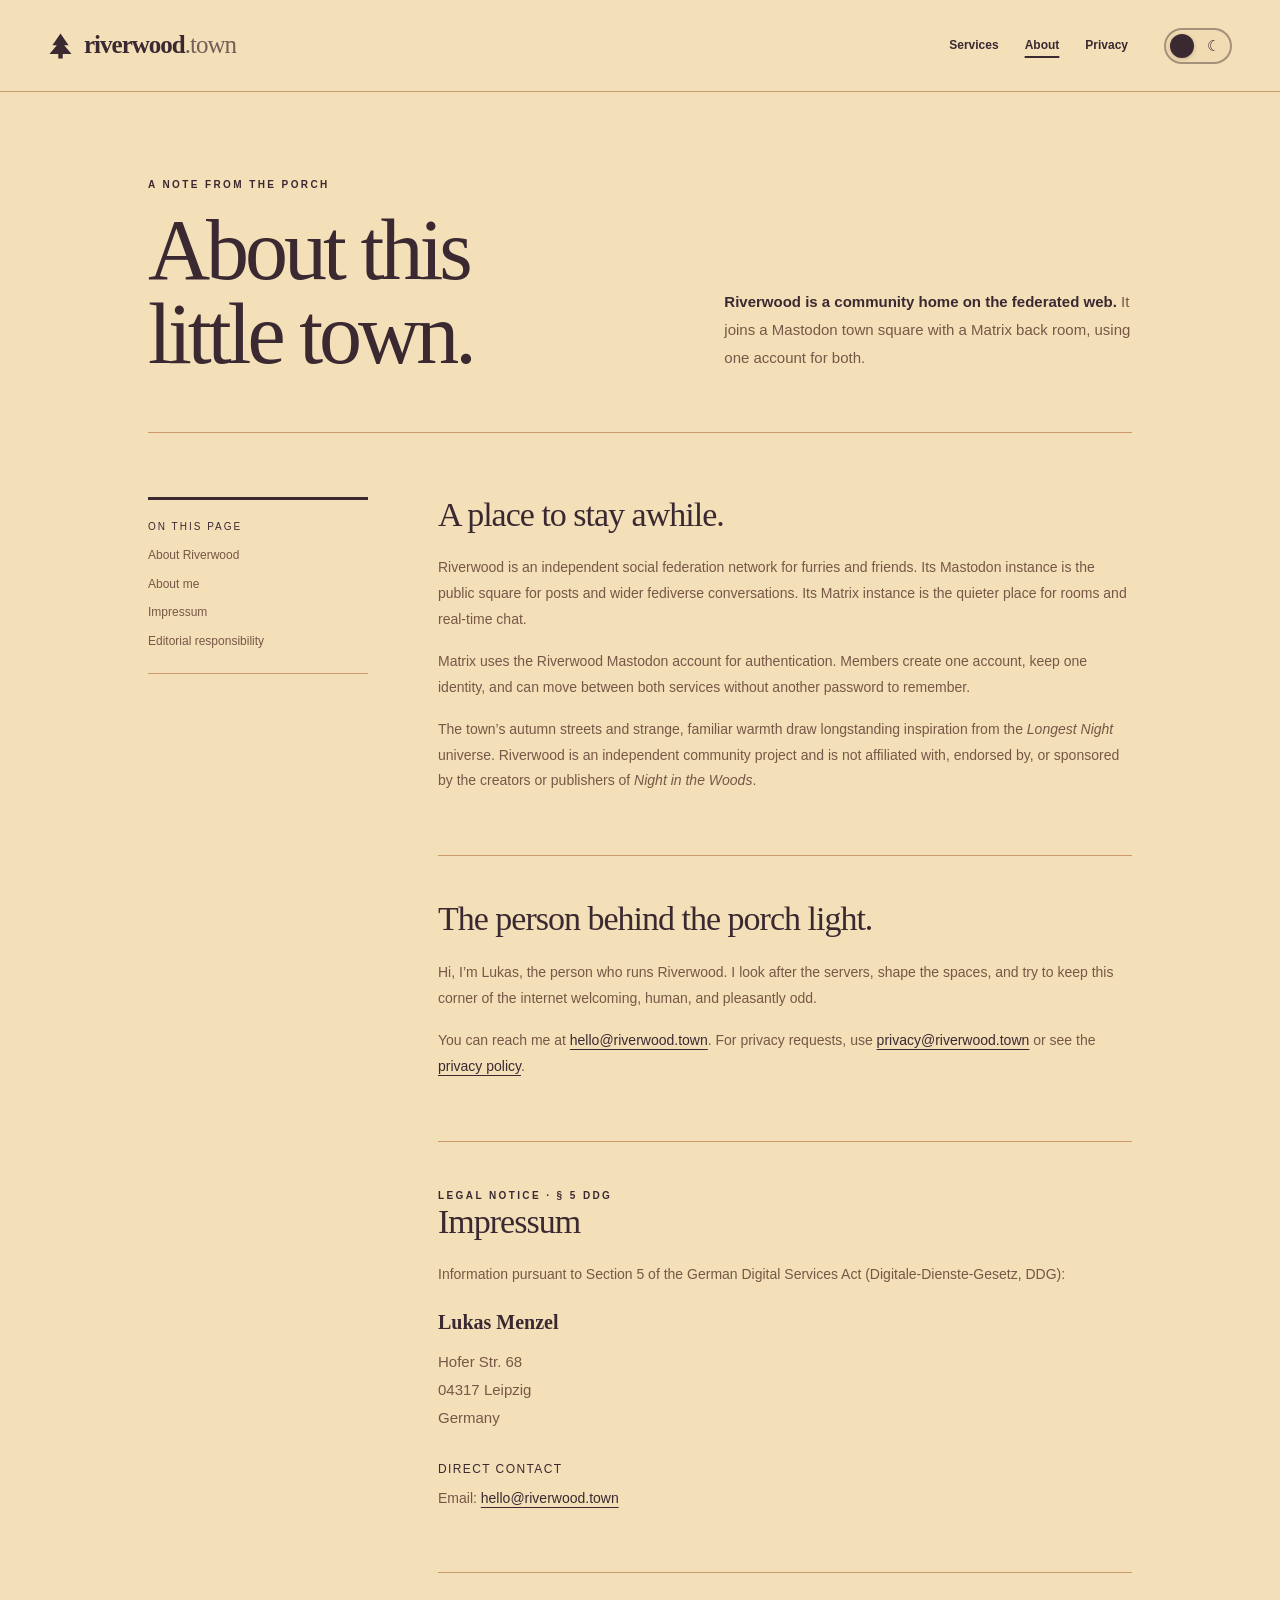
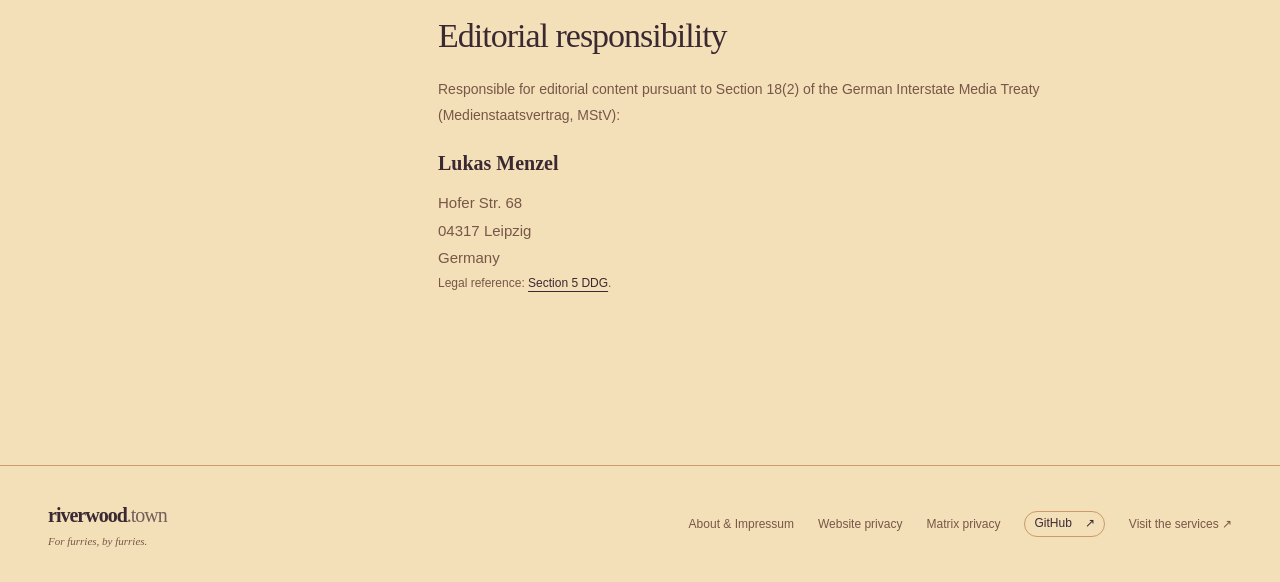
==== commit 551b3ddc: "added github button in footer" ====
--- a/about.html
+++ b/about.html
@@ -29,6 +29,6 @@
 <section id="editorial"><h2>Editorial responsibility</h2><p>Responsible for editorial content pursuant to Section 18(2) of the German Interstate Media Treaty (Medienstaatsvertrag, MStV):</p><address class="legal-address"><strong>Lukas Menzel</strong>Hofer Str. 68<br>04317 Leipzig<br>Germany</address><p class="legal-sources">Legal reference: <a href="https://www.gesetze-im-internet.de/ddg/__5.html" rel="external">Section 5 DDG</a>.</p></section>
 </div></div>
 </main>
-<footer class="subpage-footer"><div class="footer-identity"><a class="brand" href="index.html" aria-label="Riverwood home">riverwood<span>.town</span></a><p>For furries, by furries.</p></div><nav class="footer-links" aria-label="Information and legal"><a href="about.html" aria-current="page">About &amp; Impressum</a><a href="privacy.html">Website privacy</a><a href="matrix-privacy.html">Matrix privacy</a><a href="index.html#services">Visit the services ↗</a></nav></footer>
+<footer class="subpage-footer"><div class="footer-identity"><a class="brand" href="index.html" aria-label="Riverwood home">riverwood<span>.town</span></a><p>For furries, by furries.</p></div><nav class="footer-links" aria-label="Information, legal, and project links"><a href="about.html" aria-current="page">About &amp; Impressum</a><a href="privacy.html">Website privacy</a><a href="matrix-privacy.html">Matrix privacy</a><a class="footer-github" href="https://github.com/Vibeshibe/riverwood#ai-assisted-development-disclosure" rel="external">GitHub<span aria-hidden="true">↗</span></a><a href="index.html#services">Visit the services ↗</a></nav></footer>
 <script src="script.js"></script>
 </body></html>
--- a/styles.css
+++ b/styles.css
@@ -4,13 +4,13 @@
 :root{--sky-glow:#ffe59c;--far-building:#8d3c3d;--far-building-two:#b77459;--siding-line:#74463f44;--window-frame:#d8bea4;--window-cyan:#70c8cd;--window-cross:#3e7884;--fence:#63352f;--tree:#4a2429;--foreground-accent:#782e35}
 :root[data-theme=dark]{--sky-glow:#214257;--far-building:#121d2d;--far-building-two:#263343;--siding-line:#10182366;--window-frame:#f0d69d;--window-cyan:#ffd076;--window-cross:#7d593d;--fence:#35151d;--tree:#100a12;--foreground-accent:#541924}
 @media(prefers-color-scheme:dark){:root:not([data-theme=light]){--sky-glow:#214257;--far-building:#121d2d;--far-building-two:#263343;--siding-line:#10182366;--window-frame:#f0d69d;--window-cyan:#ffd076;--window-cross:#7d593d;--fence:#35151d;--tree:#100a12;--foreground-accent:#541924}}
-*{box-sizing:border-box}html{scroll-behavior:smooth;scroll-padding-top:30px}body{margin:0;background:var(--paper);color:var(--ink);font-family:'DM Sans',sans-serif;font-size:15px;line-height:1.7}a{color:inherit;text-decoration:none}button{font:inherit}a,button{-webkit-tap-highlight-color:transparent}a:focus-visible,button:focus-visible{outline:3px solid var(--accent);outline-offset:6px}.skip{position:fixed;top:-100px;left:20px;padding:10px;background:var(--paper);z-index:20}.skip:focus{top:10px}.site-header{height:94px;max-width:1320px;margin:auto;padding:0 48px;display:flex;align-items:center;gap:36px}.brand{display:flex;align-items:center;font-family:'Fraunces',Georgia,serif;font-weight:700;font-size:25px;letter-spacing:-1px}.brand svg{width:25px;height:30px;margin-right:11px}.brand span{font-weight:500;opacity:.7}nav{margin-left:auto;display:flex;gap:34px;font-size:13px;font-weight:500}nav a:hover,footer>a:last-child:hover{text-decoration:underline;text-underline-offset:6px}nav span{margin-left:8px}.theme-toggle{background:transparent;color:var(--ink);border:1px solid var(--line);width:37px;height:37px;border-radius:50%;cursor:pointer;display:grid;place-items:center;font-size:23px}.hero{position:relative;height:750px;background:var(--sky-top);overflow:hidden}.hero-copy{position:relative;z-index:2;text-align:center;padding:53px 20px 0;color:var(--sky-ink)}.eyebrow{font-size:10px;letter-spacing:2.4px;font-weight:700;display:flex;align-items:center;gap:9px}.hero .eyebrow{justify-content:center}.eyebrow>span{width:6px;height:6px;background:var(--leaf);border-radius:50%}h1,h2,h3{font-family:'Fraunces',Georgia,serif;font-weight:500;line-height:1.08;margin:0}h1{font-size:clamp(48px,5.1vw,73px);letter-spacing:-3px;margin:22px 0 20px}h1 em{font-weight:500;color:var(--accent);text-shadow:0 0 24px color-mix(in srgb,var(--accent) 24%,transparent)}.hero-copy>p{font-size:14px;line-height:1.8;margin:0 0 25px}.button{display:inline-flex;align-items:center;justify-content:center;gap:27px;padding:12px 23px;font-size:12px;font-weight:600;border-radius:3px;background:var(--ink);color:var(--paper);box-shadow:0 3px 0 color-mix(in srgb,var(--ink) 70%,black);transition:transform .2s,filter .2s}.button:hover{filter:brightness(1.2);transform:translateY(-2px)}.hero-note{font-size:10px;margin-top:16px;opacity:.75;letter-spacing:.2px}.landscape{position:absolute;inset:0;pointer-events:none}.landscape svg{width:100%;height:100%;display:block}.scene-caption{position:absolute;bottom:0;left:0;right:0;height:42px;display:flex;justify-content:space-between;align-items:center;padding:0 48px;background:var(--foreground);color:var(--window);font-size:8px;letter-spacing:1.5px}.scene-caption a{font-size:10px;letter-spacing:.4px}.section{max-width:1200px;margin:0 auto;padding:70px 48px}.section-heading{display:flex;justify-content:space-between;align-items:flex-end;margin-bottom:32px}.section-heading h2{font-size:43px;letter-spacing:-1.5px;margin-top:14px}.section-heading>p{font-size:12px;line-height:1.9;color:var(--muted);margin:0 0 3px}.account-callout{display:grid;grid-template-columns:38px minmax(0,1fr);align-items:center;gap:13px;width:min(100%,390px);margin:0 0 3px;padding:14px 18px 15px 14px;background:var(--accent);color:var(--paper);border:1px solid color-mix(in srgb,var(--paper) 28%,transparent);border-radius:4px;box-shadow:5px 5px 0 color-mix(in srgb,var(--accent) 30%,var(--line));transform:rotate(.35deg)}.account-callout-key{display:grid;place-items:center;width:38px;height:38px;border:1px solid currentColor;border-radius:50%;font-family:'Fraunces',Georgia,serif;font-size:23px;line-height:1}.account-callout p{display:flex;flex-direction:column;gap:2px;margin:0;font-size:11px;line-height:1.45}.account-callout-label{font-size:8px;font-weight:700;letter-spacing:1.4px;opacity:.78}.account-callout strong{font-family:'Fraunces',Georgia,serif;font-size:15px;line-height:1.25;font-weight:600}.account-callout p>span:last-child{opacity:.86}.service-grid{display:grid;grid-template-columns:1fr 1fr;gap:22px}.service-card{padding:27px 30px 22px;background:var(--card);border:1px solid var(--line);border-radius:5px;transition:transform .2s,box-shadow .2s}.service-card:hover{transform:translateY(-4px) rotate(-.3deg);box-shadow:0 7px 0 #73836322}.matrix{background:var(--card-two)}.card-top{display:flex;align-items:center;gap:14px}.service-icon{font-family:Arial,sans-serif;font-size:29px;line-height:1;font-weight:900;letter-spacing:-3px;width:36px;height:36px;display:grid;place-items:center;background:var(--ink);color:var(--card);border-radius:8px 8px 8px 2px;padding-right:3px}.matrix-icon{background:none;color:var(--ink);font-family:monospace;font-size:25px;letter-spacing:-3px}.card-label{font-size:9px;letter-spacing:1.8px;font-weight:600}.card-arrow{margin-left:auto;font-size:24px}.service-card h3{font-size:32px;margin-top:22px;letter-spacing:-1px}.service-card p{font-size:12px;line-height:1.9;color:var(--muted);max-width:370px;margin:15px 0 25px}.card-bottom{border-top:1px solid var(--line);padding-top:18px;display:flex;justify-content:space-between;align-items:center;gap:8px;font-size:11px;font-weight:700}.card-bottom>span:last-child{font-size:9px;font-weight:400;color:var(--muted)}.account-note{display:flex;justify-content:center;align-items:center;flex-wrap:wrap;gap:5px;font-size:11px;color:var(--muted);padding-top:25px}.account-note>span:first-child{font-size:23px;margin-right:5px}.account-note a{text-decoration:underline;text-underline-offset:3px;color:var(--ink);font-weight:700}.about{display:grid;grid-template-columns:1fr 1fr;gap:70px;border-top:1px solid var(--line);padding-top:57px;padding-bottom:70px}.about h2{font-size:48px;letter-spacing:-1.7px;margin:22px 0}.handwritten{font-family:'Fraunces',Georgia,serif;font-style:italic;font-size:15px;color:var(--muted);display:block;transform:rotate(-3deg)}.about-copy{font-size:13px;color:var(--muted);padding-top:5px}.about-copy p{margin:0 0 17px}.about-copy .lead{font-family:'Fraunces',Georgia,serif;font-size:21px;color:var(--ink)}.values{display:flex;gap:20px;font-size:9px;color:var(--ink);padding-top:10px}.closing{border-top:1px solid var(--line);border-bottom:1px solid var(--line);text-align:center;font-family:'Fraunces',Georgia,serif;font-style:italic;padding:25px;font-size:20px}.closing span{font-size:12px;margin:0 20px;color:var(--muted)}footer{max-width:1320px;margin:auto;display:flex;align-items:center;justify-content:space-between;padding:32px 48px;font-size:10px;color:var(--muted)}footer .brand{font-size:20px;color:var(--ink)}.celestial{fill:#f6cf70}.stars{opacity:0}.night .stars{opacity:.9}.night .celestial{fill:#d8f2ed}.window-glow{fill:var(--window);opacity:.12}.clouds{opacity:.42;animation:drift 42s ease-in-out infinite alternate}.falling-leaves{animation:fall 12s ease-in-out infinite alternate}.stars{animation:twinkle 5s ease-in-out infinite alternate}svg path,svg circle,svg rect{transition:fill 1s}body,.hero{transition:background-color .8s,color .8s}@keyframes drift{to{transform:translateX(32px)}}@keyframes fall{to{transform:translate(22px,32px) rotate(10deg)}}@keyframes twinkle{to{filter:brightness(.65)}}
+*{box-sizing:border-box}html{scroll-behavior:smooth;scroll-padding-top:30px}body{margin:0;background:var(--paper);color:var(--ink);font-family:'DM Sans',sans-serif;font-size:15px;line-height:1.7}a{color:inherit;text-decoration:none}button{font:inherit}a,button{-webkit-tap-highlight-color:transparent}a:focus-visible,button:focus-visible{outline:3px solid var(--accent);outline-offset:6px}.skip{position:fixed;top:-100px;left:20px;padding:10px;background:var(--paper);z-index:20}.skip:focus{top:10px}.site-header{height:94px;max-width:1320px;margin:auto;padding:0 48px;display:flex;align-items:center;gap:36px}.brand{display:flex;align-items:center;font-family:'Fraunces',Georgia,serif;font-weight:700;font-size:25px;letter-spacing:-1px}.brand svg{width:25px;height:30px;margin-right:11px}.brand span{font-weight:500;opacity:.7}nav{margin-left:auto;display:flex;gap:34px;font-size:13px;font-weight:500}nav a:hover,footer>a:last-child:hover{text-decoration:underline;text-underline-offset:6px}nav span{margin-left:8px}.theme-toggle{background:transparent;color:var(--ink);border:1px solid var(--line);width:37px;height:37px;border-radius:50%;cursor:pointer;display:grid;place-items:center;font-size:23px}.hero{position:relative;height:750px;background:var(--sky-top);overflow:hidden}.hero-copy{position:relative;z-index:2;text-align:center;padding:53px 20px 0;color:var(--sky-ink)}.eyebrow{font-size:10px;letter-spacing:2.4px;font-weight:700;display:flex;align-items:center;gap:9px}.hero .eyebrow{justify-content:center}.eyebrow>span{width:6px;height:6px;background:var(--leaf);border-radius:50%}h1,h2,h3{font-family:'Fraunces',Georgia,serif;font-weight:500;line-height:1.08;margin:0}h1{font-size:clamp(48px,5.1vw,73px);letter-spacing:-3px;margin:22px 0 20px}h1 em{font-weight:500;color:var(--accent);text-shadow:0 0 24px color-mix(in srgb,var(--accent) 24%,transparent)}.hero-copy>p{font-size:14px;line-height:1.8;margin:0 0 25px}.button{display:inline-flex;align-items:center;justify-content:center;gap:27px;padding:12px 23px;font-size:12px;font-weight:600;border-radius:3px;background:var(--ink);color:var(--paper);box-shadow:0 3px 0 color-mix(in srgb,var(--ink) 70%,black);transition:transform .2s,filter .2s}.button:hover{filter:brightness(1.2);transform:translateY(-2px)}.landscape{position:absolute;inset:0;pointer-events:none}.landscape svg{width:100%;height:100%;display:block}.scene-caption{position:absolute;bottom:0;left:0;right:0;height:42px;display:flex;justify-content:space-between;align-items:center;padding:0 48px;background:var(--foreground);color:var(--window);font-size:8px;letter-spacing:1.5px}.scene-caption a{font-size:10px;letter-spacing:.4px}.section{max-width:1200px;margin:0 auto;padding:70px 48px}.section-heading{display:flex;justify-content:space-between;align-items:flex-end;margin-bottom:32px}.section-heading h2{font-size:43px;letter-spacing:-1.5px;margin-top:14px}.section-heading>p{font-size:12px;line-height:1.9;color:var(--muted);margin:0 0 3px}.account-callout{display:grid;grid-template-columns:38px minmax(0,1fr);align-items:center;gap:13px;width:min(100%,390px);margin:0 0 3px;padding:14px 18px 15px 14px;background:var(--accent);color:var(--paper);border:1px solid color-mix(in srgb,var(--paper) 28%,transparent);border-radius:4px;box-shadow:5px 5px 0 color-mix(in srgb,var(--accent) 30%,var(--line));transform:rotate(.35deg)}.account-callout-key{display:grid;place-items:center;width:38px;height:38px;border:1px solid currentColor;border-radius:50%;font-family:'Fraunces',Georgia,serif;font-size:23px;line-height:1}.account-callout p{display:flex;flex-direction:column;gap:2px;margin:0;font-size:11px;line-height:1.45}.account-callout-label{font-size:8px;font-weight:700;letter-spacing:1.4px;opacity:.78}.account-callout strong{font-family:'Fraunces',Georgia,serif;font-size:15px;line-height:1.25;font-weight:600}.account-callout p>span:last-child{opacity:.86}.service-grid{display:grid;grid-template-columns:1fr 1fr;gap:22px}.service-card{padding:27px 30px 22px;background:var(--card);border:1px solid var(--line);border-radius:5px;transition:transform .2s,box-shadow .2s}.service-card:hover{transform:translateY(-4px) rotate(-.3deg);box-shadow:0 7px 0 #73836322}.matrix{background:var(--card-two)}.card-top{display:flex;align-items:center;gap:14px}.service-icon{font-family:Arial,sans-serif;font-size:29px;line-height:1;font-weight:900;letter-spacing:-3px;width:36px;height:36px;display:grid;place-items:center;background:var(--ink);color:var(--card);border-radius:8px 8px 8px 2px;padding-right:3px}.matrix-icon{background:none;color:var(--ink);font-family:monospace;font-size:25px;letter-spacing:-3px}.card-label{font-size:9px;letter-spacing:1.8px;font-weight:600}.card-arrow{margin-left:auto;font-size:24px}.service-card h3{font-size:32px;margin-top:22px;letter-spacing:-1px}.service-card p{font-size:12px;line-height:1.9;color:var(--muted);max-width:370px;margin:15px 0 25px}.card-bottom{border-top:1px solid var(--line);padding-top:18px;display:flex;justify-content:space-between;align-items:center;gap:8px;font-size:11px;font-weight:700}.card-bottom>span:last-child{font-size:9px;font-weight:400;color:var(--muted)}.account-note{display:flex;justify-content:center;align-items:center;flex-wrap:wrap;gap:5px;font-size:11px;color:var(--muted);padding-top:25px}.account-note>span:first-child{font-size:23px;margin-right:5px}.account-note a{text-decoration:underline;text-underline-offset:3px;color:var(--ink);font-weight:700}.about{display:grid;grid-template-columns:1fr 1fr;gap:70px;border-top:1px solid var(--line);padding-top:57px;padding-bottom:70px}.about h2{font-size:48px;letter-spacing:-1.7px;margin:22px 0}.handwritten{font-family:'Fraunces',Georgia,serif;font-style:italic;font-size:15px;color:var(--muted);display:block;transform:rotate(-3deg)}.about-copy{font-size:13px;color:var(--muted);padding-top:5px}.about-copy p{margin:0 0 17px}.about-copy .lead{font-family:'Fraunces',Georgia,serif;font-size:21px;color:var(--ink)}.values{display:flex;gap:20px;font-size:9px;color:var(--ink);padding-top:10px}.closing{border-top:1px solid var(--line);border-bottom:1px solid var(--line);text-align:center;font-family:'Fraunces',Georgia,serif;font-style:italic;padding:25px;font-size:20px}.closing span{font-size:12px;margin:0 20px;color:var(--muted)}footer{max-width:1320px;margin:auto;display:flex;align-items:center;justify-content:space-between;padding:32px 48px;font-size:10px;color:var(--muted)}footer .brand{font-size:20px;color:var(--ink)}.celestial{fill:#f6cf70}.stars{opacity:0}.night .stars{opacity:.9}.night .celestial{fill:#d8f2ed}.window-glow{fill:var(--window);opacity:.12}.clouds{opacity:.42;animation:drift 42s ease-in-out infinite alternate}.falling-leaves{animation:fall 12s ease-in-out infinite alternate}.stars{animation:twinkle 5s ease-in-out infinite alternate}svg path,svg circle,svg rect{transition:fill 1s}body,.hero{transition:background-color .8s,color .8s}@keyframes drift{to{transform:translateX(32px)}}@keyframes fall{to{transform:translate(22px,32px) rotate(10deg)}}@keyframes twinkle{to{filter:brightness(.65)}}
 @media(min-width:1600px){.hero{height:820px}.hero-copy{padding-top:70px}}
 @media(max-width:800px){.site-header{padding:0 25px;height:78px;gap:22px}nav{gap:20px}.hero{height:720px}.hero-copy{padding-top:48px}.landscape svg{width:125%;max-width:none;margin-left:-12.5%}.scene-caption{padding:0 25px}.time-caption{display:none}.section{padding:48px 25px}.section-heading{gap:24px}.section-heading>p br{display:none}.section-heading>p{max-width:240px}.service-card{padding:22px}.card-bottom{align-items:flex-start;flex-direction:column}.about{gap:35px}.about h2{font-size:40px}.values{flex-wrap:wrap;gap:12px}footer{padding:30px 25px}footer p{display:none}}
-@media(max-width:540px){.site-header{gap:17px;padding:0 20px}.brand{font-size:22px}.brand svg{width:20px;margin-right:7px}.site-header nav a:first-child{display:none}.site-header nav a{font-size:11px}.theme-toggle{flex-shrink:0;width:32px;height:32px}.hero{height:700px}.hero-copy{padding-top:38px}h1{font-size:51px;letter-spacing:-2.5px}.hero-copy>p{font-size:12px}.hero-copy>p br{display:none}.hero-copy>p{max-width:300px;margin:0 auto 24px}.eyebrow{font-size:8px;letter-spacing:1.6px}.hero-note{font-size:9px}.landscape svg{width:185%;margin-left:-42.5%}.scene-caption{padding:0 20px}.scene-caption>span{font-size:6px;letter-spacing:.7px}.scene-caption a{font-size:9px}.section-heading{display:block}.section-heading>p{margin-top:20px;max-width:100%}.service-grid{grid-template-columns:1fr;gap:16px}.section-heading h2{font-size:39px}.card-bottom{flex-direction:row}.account-note{line-height:1.7}.about{grid-template-columns:1fr;gap:30px}.about h2{font-size:44px}.closing{font-size:17px;padding:25px 10px}.closing span{margin:0 8px}footer{gap:15px}footer>a:last-child{font-size:9px}footer .brand{font-size:18px}}
+@media(max-width:540px){.site-header{gap:17px;padding:0 20px}.brand{font-size:22px}.brand svg{width:20px;margin-right:7px}.site-header nav a:first-child{display:none}.site-header nav a{font-size:11px}.theme-toggle{flex-shrink:0;width:32px;height:32px}.hero{height:700px}.hero-copy{padding-top:38px}h1{font-size:51px;letter-spacing:-2.5px}.hero-copy>p{font-size:12px}.hero-copy>p br{display:none}.hero-copy>p{max-width:300px;margin:0 auto 24px}.eyebrow{font-size:8px;letter-spacing:1.6px}.landscape svg{width:185%;margin-left:-42.5%}.scene-caption{padding:0 20px}.scene-caption>span{font-size:6px;letter-spacing:.7px}.scene-caption a{font-size:9px}.section-heading{display:block}.section-heading>p{margin-top:20px;max-width:100%}.service-grid{grid-template-columns:1fr;gap:16px}.section-heading h2{font-size:39px}.card-bottom{flex-direction:row}.account-note{line-height:1.7}.about{grid-template-columns:1fr;gap:30px}.about h2{font-size:44px}.closing{font-size:17px;padding:25px 10px}.closing span{margin:0 8px}footer{gap:15px}footer>a:last-child{font-size:9px}footer .brand{font-size:18px}}
 @media(prefers-reduced-motion:reduce){html{scroll-behavior:auto}*,*::before,*::after{animation:none!important;transition:none!important}}
 
-@media(max-width:540px){nav a{white-space:nowrap;font-size:10px}.site-header{gap:12px}.hero{height:650px}.landscape svg{position:absolute;bottom:41px;width:100%;height:auto;margin:0}.hero-note{position:relative}.hero-copy{padding-top:32px}}
+@media(max-width:540px){nav a{white-space:nowrap;font-size:10px}.site-header{gap:12px}.hero{height:650px}.landscape svg{position:absolute;bottom:41px;width:100%;height:auto;margin:0}.hero-copy{padding-top:32px}}
 
 /* The cover carries only the mark and the theme control; there is no site header. */
 .hero-bar{position:absolute;z-index:5;top:0;left:0;right:0;height:92px;padding:22px 48px;display:flex;align-items:center;justify-content:space-between;color:var(--sky-ink);pointer-events:none}.hero-bar>a,.hero-bar>button{pointer-events:auto}.hero-copy{padding-top:112px}
@@ -26,7 +26,7 @@
 .tree-canopy{opacity:.16}.night .tree-canopy{opacity:.1}.hero-copy{isolation:isolate}.hero-copy::before{content:'';position:absolute;z-index:0;top:58px;left:50%;width:min(760px,86vw);height:350px;transform:translateX(-50%);border-radius:50%;background:var(--hero-haze);opacity:.62;filter:blur(82px);pointer-events:none}.hero-copy>*{position:relative;z-index:1}.hero-copy>p{text-shadow:0 1px 8px color-mix(in srgb,var(--hero-haze) 85%,transparent)}.hero-copy>.button{display:none}
 @media(max-width:640px){.hero-copy>.button{display:inline-flex}.hero-copy::before{top:62px;height:430px;width:98vw}}
 
-@media(max-width:640px){.hero{height:760px}.hero-bar{height:76px;padding:15px 20px}.hero-copy{padding:96px 18px 0}.hero-copy::before{top:48px;width:180vw;height:500px;background:radial-gradient(ellipse at center,color-mix(in srgb,var(--hero-haze) 74%,transparent) 0 48%,color-mix(in srgb,var(--hero-haze) 36%,transparent) 68%,transparent 88%)}h1{font-size:clamp(44px,11vw,54px);line-height:1.04;letter-spacing:-2.3px;margin:22px 0 25px}.hero-copy>p{max-width:360px;margin:0 auto 24px;padding:0 8px;font-size:12px;line-height:1.85}.hero-note{margin-top:15px}.landscape{position:absolute;inset:auto 0 41px;height:315px;overflow:hidden}.landscape svg{position:absolute;bottom:0;left:50%;width:140%;max-width:none;height:auto;margin:0;transform:translateX(-50%)}.scene-caption{padding:0 20px}}
+@media(max-width:640px){.hero{height:760px}.hero-bar{height:76px;padding:15px 20px}.hero-copy{padding:96px 18px 0}.hero-copy::before{top:48px;width:180vw;height:500px;background:radial-gradient(ellipse at center,color-mix(in srgb,var(--hero-haze) 74%,transparent) 0 48%,color-mix(in srgb,var(--hero-haze) 36%,transparent) 68%,transparent 88%)}h1{font-size:clamp(44px,11vw,54px);line-height:1.04;letter-spacing:-2.3px;margin:22px 0 25px}.hero-copy>p{max-width:360px;margin:0 auto 24px;padding:0 8px;font-size:12px;line-height:1.85}.landscape{position:absolute;inset:auto 0 41px;height:315px;overflow:hidden}.landscape svg{position:absolute;bottom:0;left:50%;width:140%;max-width:none;height:auto;margin:0;transform:translateX(-50%)}.scene-caption{padding:0 20px}}
 
 @media(max-width:640px){.hero{height:760px;background:radial-gradient(ellipse 82% 45% at 50% 29%,var(--sky-glow) 0%,color-mix(in srgb,var(--sky-bottom) 55%,transparent) 62%,transparent 100%),linear-gradient(to bottom,var(--sky-top),var(--sky-bottom))}.sky-base,.sky-light{display:none}.hero-copy::before{display:none}.hero-copy>p{text-shadow:none}.landscape{inset:auto 0 41px;height:370px;overflow:visible}.landscape svg{bottom:0;width:120%}}
 @media(max-width:480px){.landscape svg{width:140%}}
@@ -44,6 +44,7 @@
 .footer-links{margin-left:auto;display:flex;align-items:center;gap:24px;font-size:12px;font-weight:500}
 .footer-links a:hover{text-decoration:underline;text-underline-offset:6px}
 .footer-identity{display:flex;flex-direction:column;align-items:flex-start;gap:2px;flex-shrink:0}.footer-identity p{display:block;margin:0;font-family:'Fraunces',Georgia,serif;font-size:11px;font-style:italic;line-height:1.4;color:var(--muted)}
+.footer-links .footer-github{display:inline-flex;align-items:center;gap:5px;padding:4px 9px;border:1px solid var(--line);border-radius:999px;color:var(--ink);line-height:1.3;transition:background-color .2s,border-color .2s}.footer-links .footer-github:hover{background:var(--card);border-color:var(--muted);text-decoration:none}
 @media(max-width:700px){footer{align-items:flex-start;flex-wrap:wrap}.footer-links{width:100%;margin-left:0;justify-content:flex-start;flex-wrap:wrap;gap:12px 20px}}
 @media(max-width:800px){.account-callout{max-width:360px}}
 @media(max-width:540px){.account-callout{width:100%;max-width:none;margin:24px 0 0;transform:none}.account-callout strong{font-size:16px}.account-note{font-size:11px;text-align:center}}
